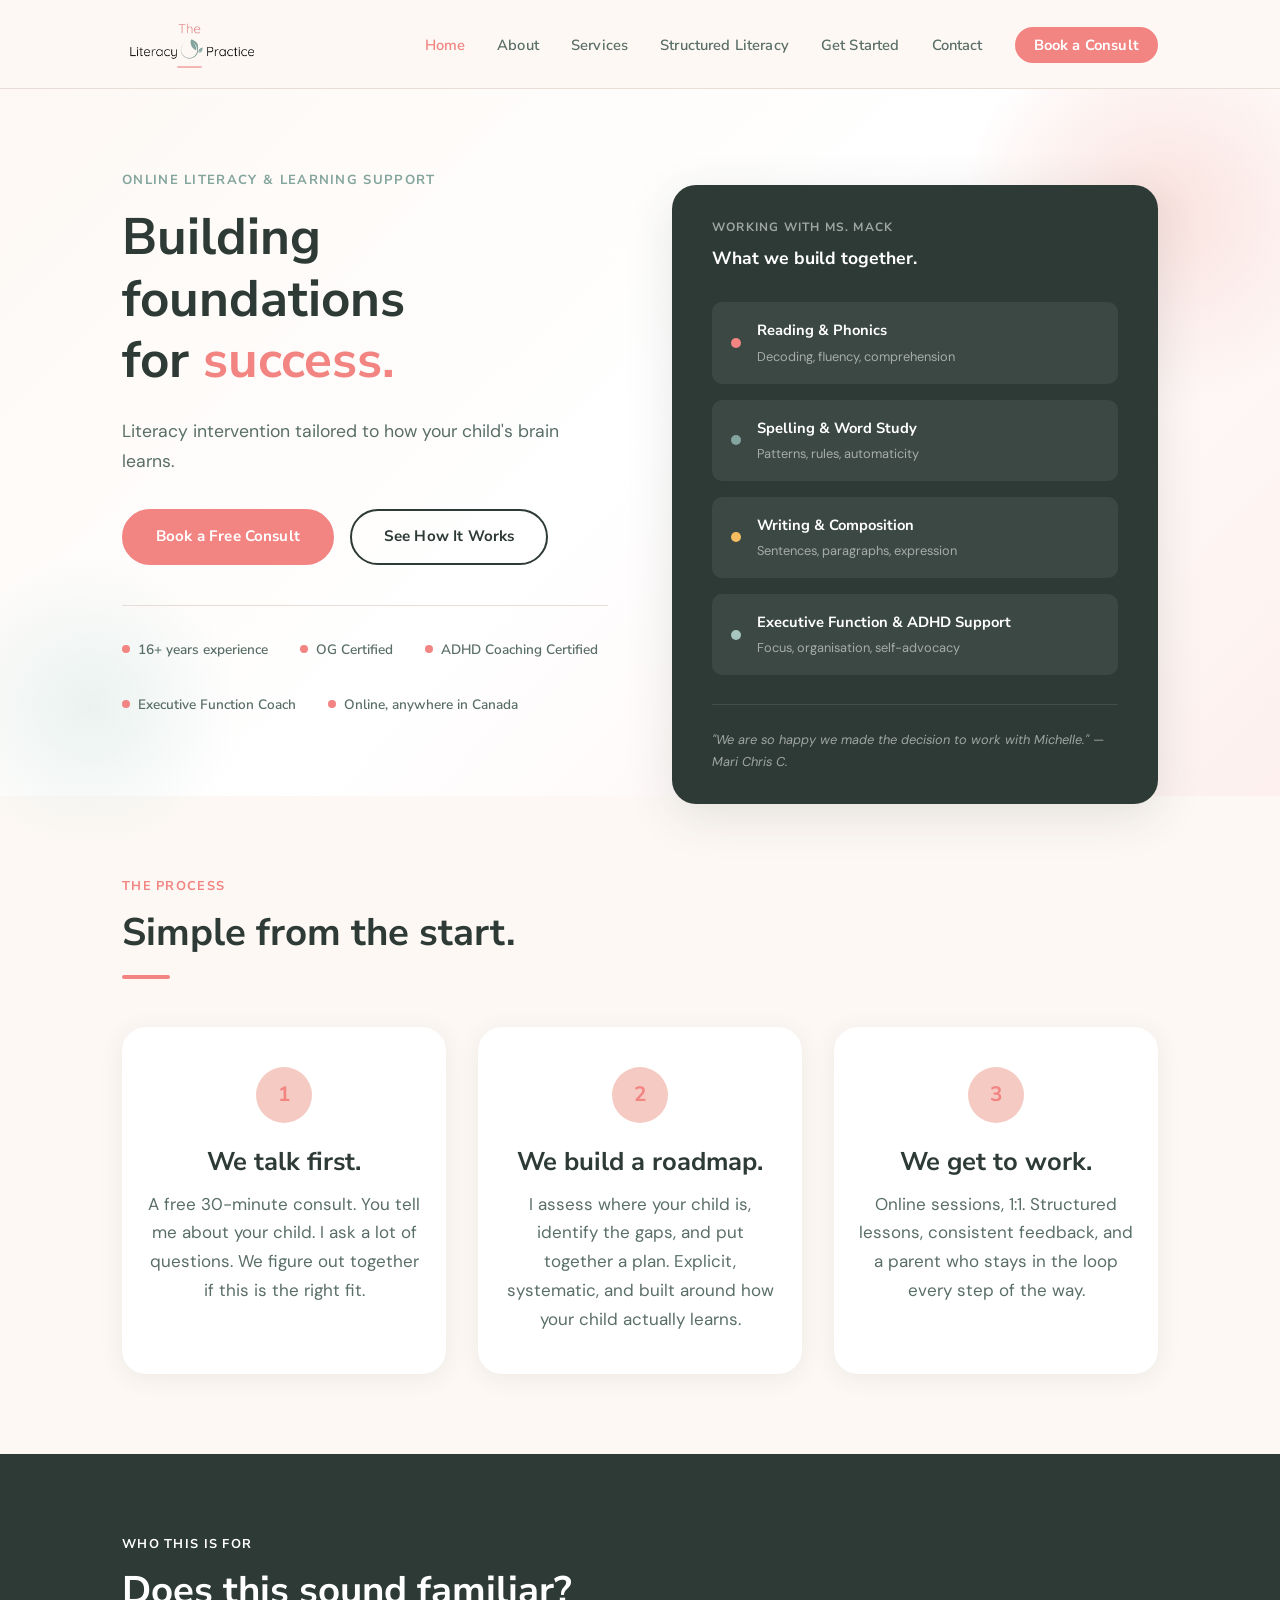
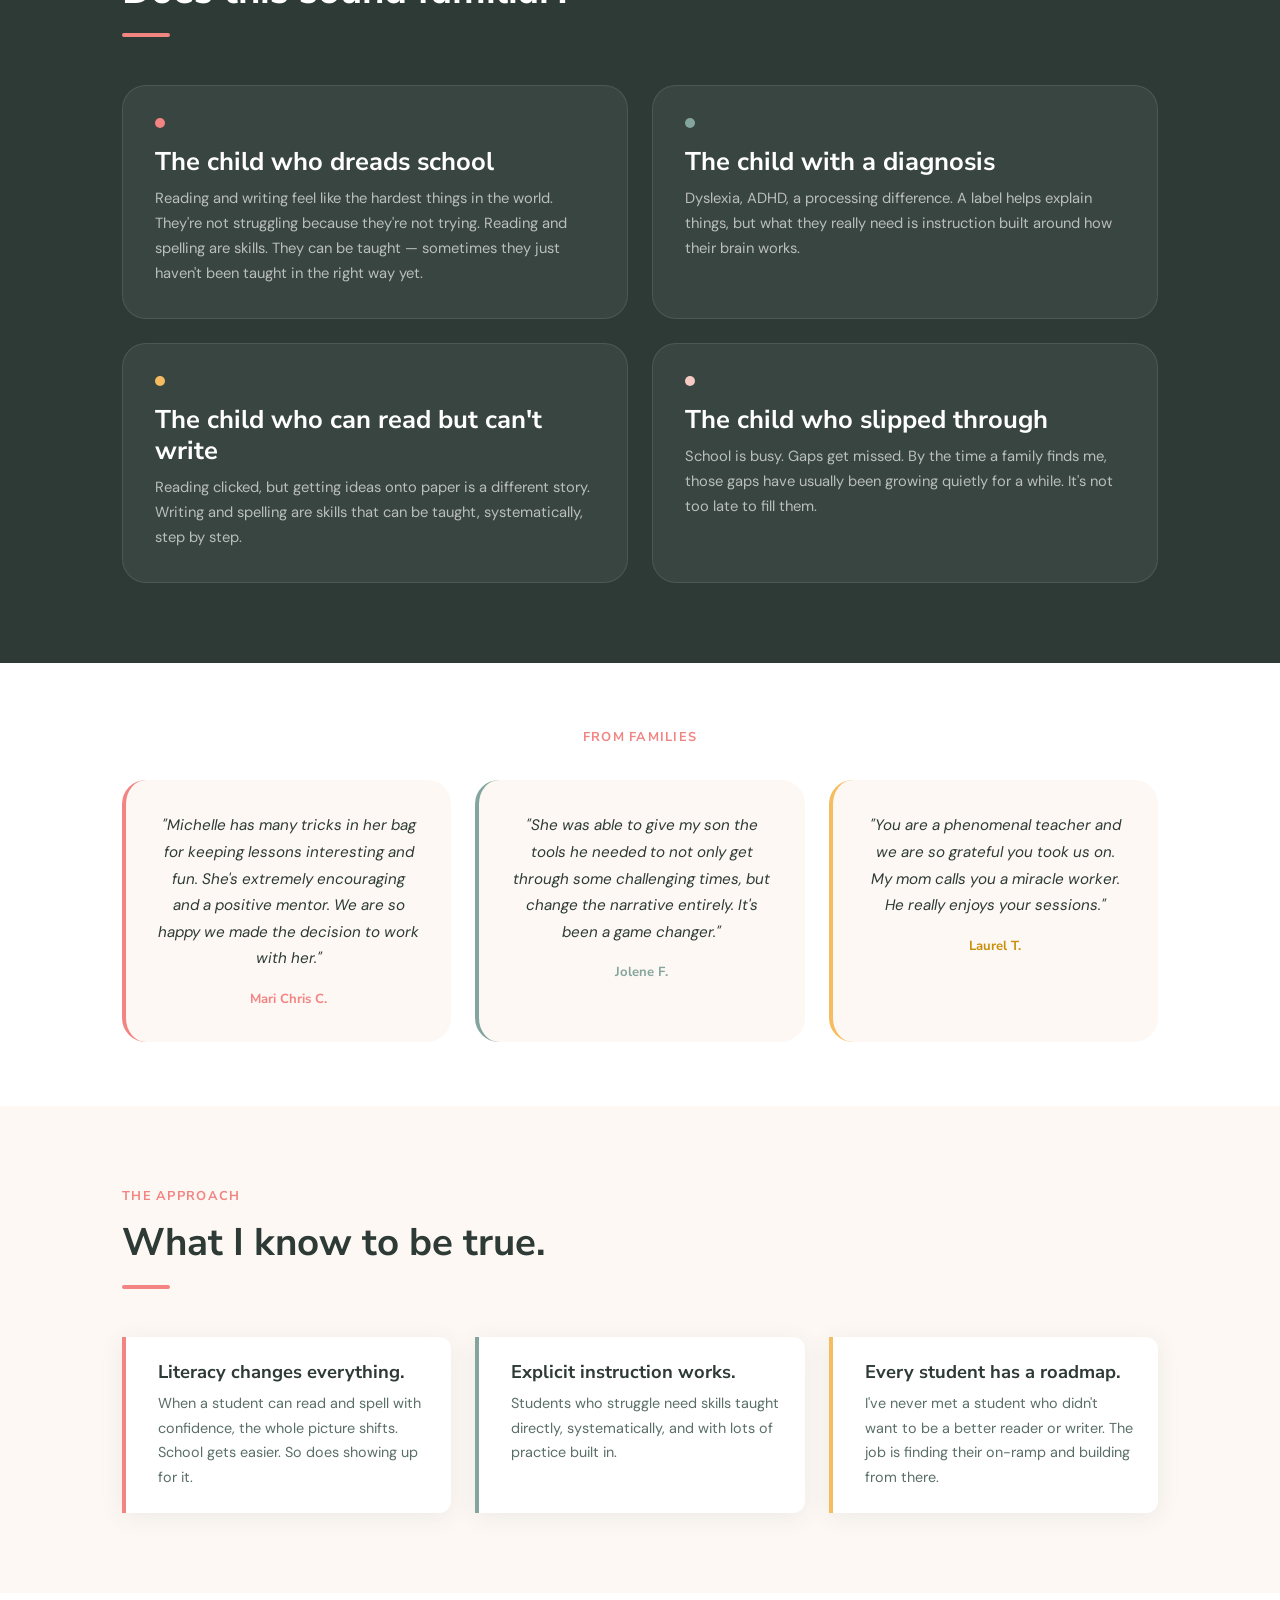
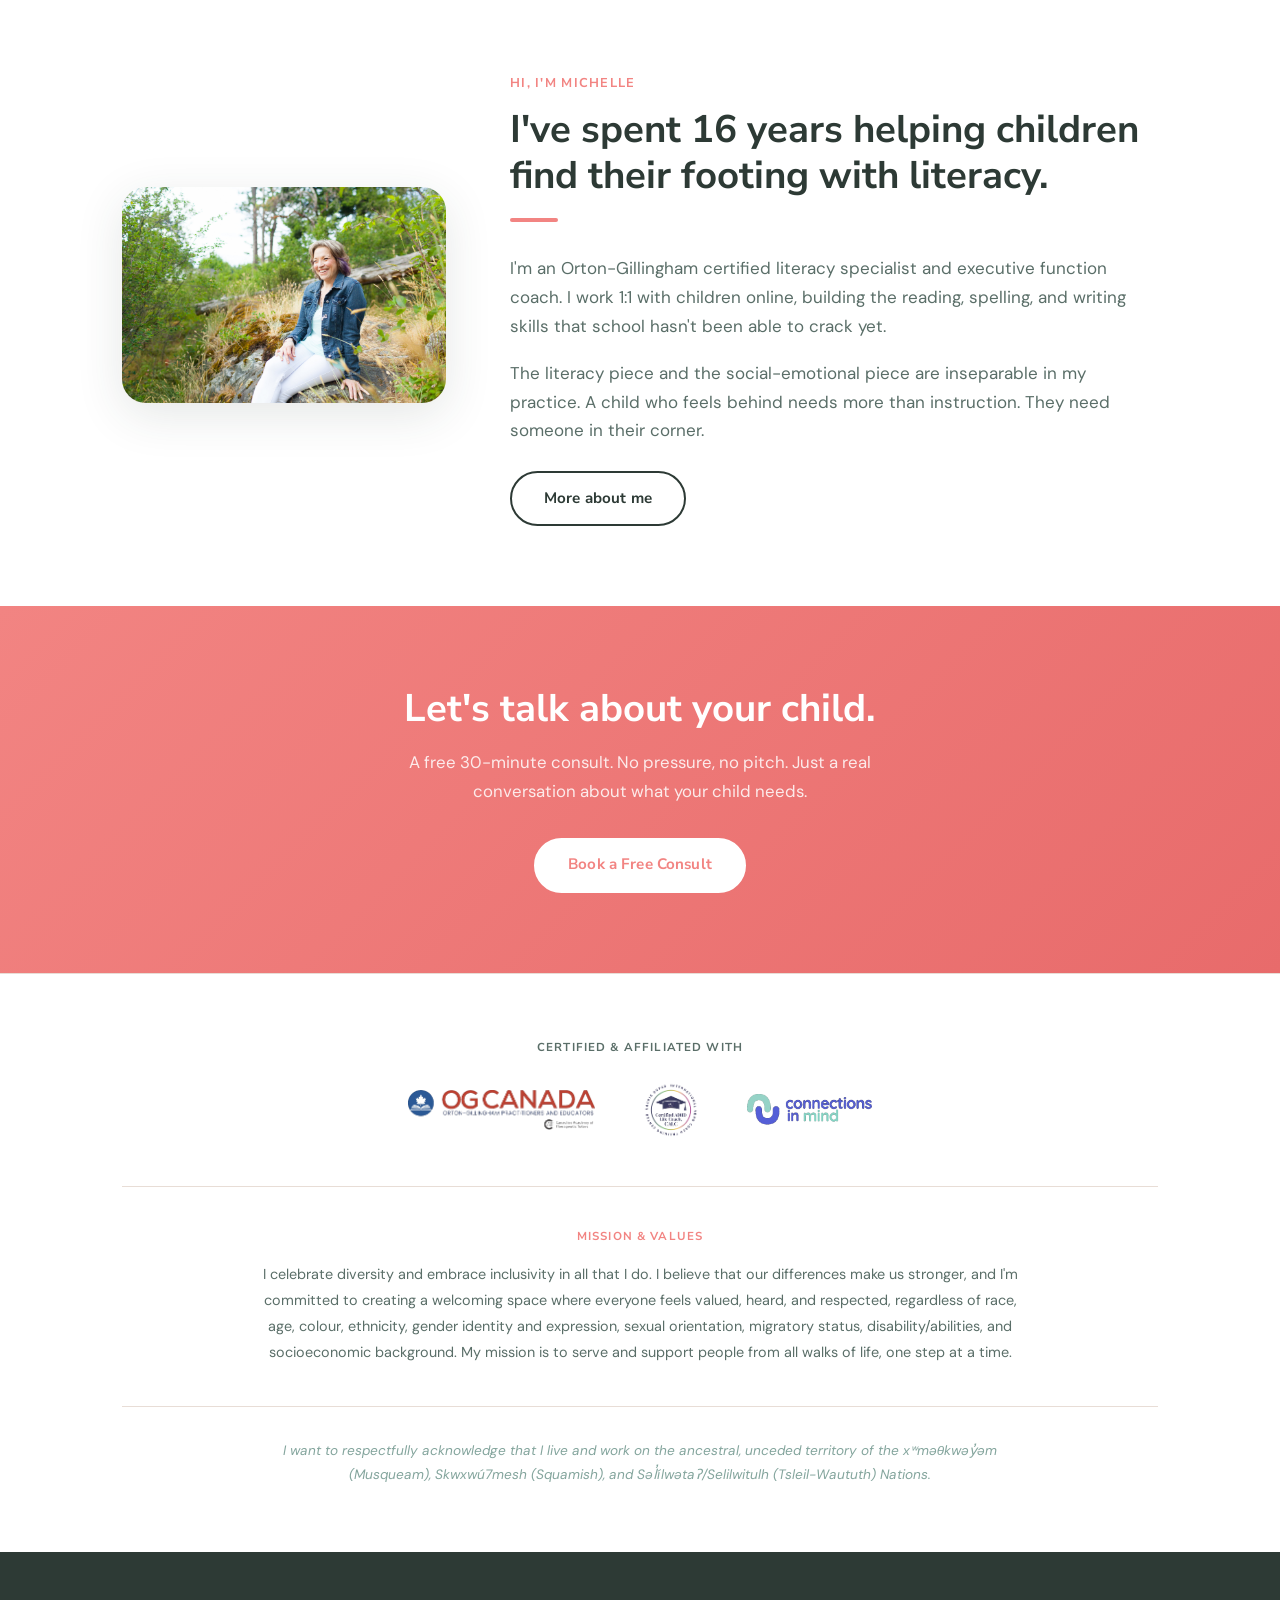
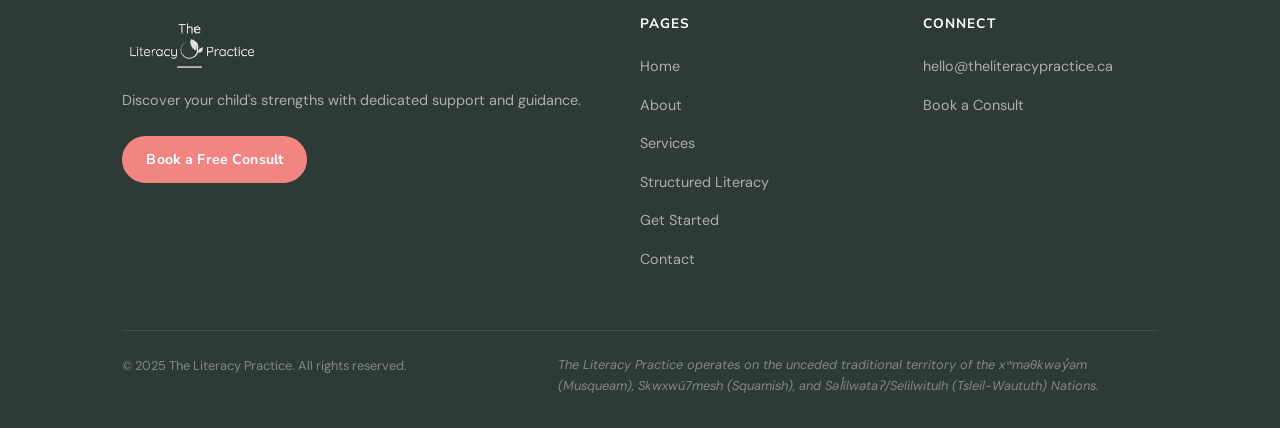
==== index.html @ 4af82215 "Add files via upload" ====
<!DOCTYPE html>
<html lang="en">
<head>
  <meta charset="UTF-8">
  <meta name="viewport" content="width=device-width, initial-scale=1.0">
  <title>The Literacy Practice, Online Literacy &amp; Learning Support</title>
  <meta name="description" content="Explicit, systematic, structured literacy tutoring for students of all ages. Explicit, systematic literacy instruction and ADHD-informed support.">
  <link rel="stylesheet" href="styles.css">
  <style>
    /* ---- Hero ---- */
    .hero {
      padding: 5rem 0 5rem;
      background: linear-gradient(135deg, var(--cream) 0%, #fff 50%, #fdf0ee 100%);
      position: relative;
    }

    .hero::before {
      content: '';
      position: absolute;
      top: -80px; right: -80px;
      width: 400px; height: 400px;
      background: radial-gradient(circle, var(--blush) 0%, transparent 70%);
      opacity: 0.5;
      pointer-events: none;
    }

    .hero::after {
      content: '';
      position: absolute;
      bottom: -60px; left: -60px;
      width: 300px; height: 300px;
      background: radial-gradient(circle, #d6e8e5 0%, transparent 70%);
      opacity: 0.5;
      pointer-events: none;
    }

    .hero-inner {
      display: grid;
      grid-template-columns: 1fr 1fr;
      gap: 4rem;
      align-items: start;
      position: relative;
      z-index: 1;
    }

    .hero-eyebrow {
      font-family: var(--font-head);
      font-size: 0.82rem;
      font-weight: 700;
      letter-spacing: 0.1em;
      text-transform: uppercase;
      color: var(--teal);
      margin-bottom: 1rem;
    }

    .hero h1 { margin-bottom: 1.5rem; }
    .hero h1 span { color: var(--coral); }

    .hero-lead {
      font-size: 1.1rem;
      line-height: 1.75;
      color: var(--text-light);
      margin-bottom: 2rem;
    }

    .hero-actions { display: flex; gap: 1rem; flex-wrap: wrap; align-items: center; }

    .hero-trust {
      margin-top: 2.5rem;
      padding-top: 2rem;
      border-top: 1px solid var(--border);
      display: flex;
      gap: 2rem;
      flex-wrap: wrap;
    }

    .trust-item {
      display: flex;
      align-items: center;
      gap: 0.5rem;
      font-size: 0.85rem;
      font-family: var(--font-head);
      font-weight: 600;
      color: var(--text-light);
    }

    .trust-item .dot {
      width: 8px; height: 8px;
      border-radius: 50%;
      background: var(--coral);
      flex-shrink: 0;
    }

    /* Hero visual */
    .hero-visual {
      position: relative;
      overflow: visible;
    }

    .hero-card-stack {
      position: relative;
    }

    .hcard {
      position: absolute;
      background: white;
      border-radius: var(--radius-lg);
      padding: 1.6rem;
      box-shadow: var(--shadow-lg);
    }

    .hcard-main {
      width: 100%;
      top: 0; left: 0;
      background: var(--dark-green);
      color: white;
      padding: 2rem;
    }

    .hcard-main h3 {
      color: white;
      font-size: 1.1rem;
      margin-bottom: 0.5rem;
    }

    .hcard-main p { color: rgba(255,255,255,0.7); font-size: 0.9rem; margin: 0; }

    .hcard-main .progress-bars { margin-top: 1.5rem; }
    .progress-item { margin-bottom: 1rem; }
    .progress-label {
      display: flex;
      justify-content: space-between;
      font-size: 0.8rem;
      color: rgba(255,255,255,0.7);
      margin-bottom: 0.4rem;
      font-family: var(--font-head);
    }
    .progress-bar {
      height: 6px;
      background: rgba(255,255,255,0.15);
      border-radius: 3px;
      overflow: hidden;
    }
    .progress-fill {
      height: 100%;
      border-radius: 3px;
      animation: fillBar 1.5s ease forwards;
    }
    @keyframes fillBar { from { width: 0; } }
    .fill-coral  { background: var(--coral); }
    .fill-teal   { background: var(--teal); }
    .fill-amber  { background: var(--amber); }

    .hcard-quote {
      width: 75%;
      bottom: 60px; right: -20px;
      background: var(--blush);
    }

    .hcard-quote p {
      font-size: 0.88rem;
      font-style: italic;
      color: var(--dark-green);
      margin-bottom: 0.5rem;
      line-height: 1.6;
    }

    .hcard-quote .attr {
      font-family: var(--font-head);
      font-size: 0.78rem;
      font-weight: 700;
      color: var(--coral);
      margin: 0;
    }

    .hcard-stat {
      width: 44%;
      bottom: 0; left: 20px;
      text-align: center;
    }

    .hcard-stat .big-num {
      font-family: var(--font-head);
      font-size: 2.5rem;
      font-weight: 700;
      color: var(--coral);
      line-height: 1;
    }

    .hcard-stat p { font-size: 0.82rem; color: var(--text-light); margin: 0.3rem 0 0; }

    /* ---- How it works ---- */
    .how-grid {
      display: grid;
      grid-template-columns: repeat(3, 1fr);
      gap: 2rem;
      margin-top: 3rem;
    }

    .how-item {
      text-align: center;
      padding: 2.5rem 1.5rem;
    }

    .how-num {
      width: 56px; height: 56px;
      border-radius: 50%;
      background: var(--blush);
      color: var(--coral);
      font-family: var(--font-head);
      font-weight: 700;
      font-size: 1.3rem;
      display: flex;
      align-items: center;
      justify-content: center;
      margin: 0 auto 1.5rem;
    }

    .how-item h3 { margin-bottom: 0.75rem; }

    /* ---- Who I work with ---- */
    .who-section { background: var(--dark-green); }
    .who-section h2, .who-section .section-label { color: white; }
    .who-section .divider { background: var(--coral); }

    .who-grid {
      display: grid;
      grid-template-columns: repeat(2, 1fr);
      gap: 1.5rem;
      margin-top: 3rem;
    }

    .who-card {
      background: rgba(255,255,255,0.06);
      border: 1px solid rgba(255,255,255,0.1);
      border-radius: var(--radius-lg);
      padding: 2rem;
      transition: background 0.2s;
    }

    .who-card:hover { background: rgba(255,255,255,0.1); }

    .who-card .icon {
      font-size: 2rem;
      margin-bottom: 1rem;
    }

    .who-card h3 { color: white; margin-bottom: 0.5rem; }
    .who-card p  { color: rgba(255,255,255,0.65); font-size: 0.92rem; margin: 0; }

    /* ---- Testimonial strip ---- */
    .testimonial-strip {
      background: white;
      padding: 4rem 0;
      text-align: center;
    }

    .testimonial-quote {
      font-size: clamp(1.1rem, 2.5vw, 1.5rem);
      font-family: var(--font-head);
      font-weight: 500;
      color: var(--dark-green);
      font-style: italic;
      max-width: 760px;
      margin: 0 auto 1.5rem;
      line-height: 1.6;
    }

    .testimonial-attr {
      font-size: 0.9rem;
      font-family: var(--font-head);
      font-weight: 700;
      color: var(--coral);
    }

    /* ---- What I believe ---- */
    .belief-grid {
      display: grid;
      grid-template-columns: repeat(3, 1fr);
      gap: 1.5rem;
      margin-top: 3rem;
    }

    .belief-card {
      border-left: 4px solid var(--coral);
      padding: 1.5rem 1.5rem 1.5rem 2rem;
      background: white;
      border-radius: 0 var(--radius) var(--radius) 0;
      box-shadow: var(--shadow);
    }

    .belief-card:nth-child(2) { border-color: var(--teal); }
    .belief-card:nth-child(3) { border-color: var(--amber); }

    .belief-card h4 { margin-bottom: 0.5rem; }
    .belief-card p  { font-size: 0.9rem; margin: 0; }

    /* ---- CTA Banner ---- */
    .cta-banner {
      background: linear-gradient(135deg, var(--coral), #e86b6b);
      padding: 5rem 0;
      text-align: center;
    }

    .cta-banner h2 { color: white; margin-bottom: 1rem; }
    .cta-banner p  { color: rgba(255,255,255,0.85); font-size: 1.05rem; margin-bottom: 2rem; max-width: 540px; margin-left: auto; margin-right: auto; }
    .cta-banner .btn { background: white; color: var(--coral); border-color: white; }
    .cta-banner .btn:hover { background: var(--dark-green); color: white; border-color: var(--dark-green); }


    /* ---- Testimonials ---- */
    .testi-grid {
      display: grid;
      grid-template-columns: repeat(3, 1fr);
      gap: 1.5rem;
      margin-top: 2rem;
    }

    .testi-card {
      background: var(--cream);
      border-radius: var(--radius-lg);
      padding: 2rem;
      border-left: 4px solid var(--coral);
    }

    .testi-card:nth-child(2) { border-color: var(--teal); }
    .testi-card:nth-child(3) { border-color: var(--amber); }

    .testi-quote {
      font-style: italic;
      font-size: 0.95rem;
      color: var(--dark-green);
      line-height: 1.75;
      margin-bottom: 1rem;
    }

    .testi-attr {
      font-family: var(--font-head);
      font-size: 0.82rem;
      font-weight: 700;
      color: var(--coral);
      margin: 0;
    }

    .testi-card:nth-child(2) .testi-attr { color: var(--teal); }
    .testi-card:nth-child(3) .testi-attr { color: #c8900a; }

    @media (max-width: 900px) {
      .testi-grid { grid-template-columns: 1fr; }
    }

    @media (max-width: 900px) {
      .hero-inner     { grid-template-columns: 1fr; }
      .hero-visual    { display: none; }
      .how-grid       { grid-template-columns: 1fr; }
      .who-grid       { grid-template-columns: 1fr; }
      .belief-grid    { grid-template-columns: 1fr; }
    }
  </style>
</head>
<body>

<div id="nav-placeholder"></div>

<!-- HERO -->
<section class="hero">
  <div class="container">
    <div class="hero-inner">
      <div class="hero-content">
        <p class="hero-eyebrow">Online Literacy &amp; Learning Support</p>
        <h1>Building foundations<br>for <span>success.</span></h1>
        <p class="hero-lead">
          Literacy intervention tailored to how your child's brain learns.
        </p>
        <div class="hero-actions">
          <a href="https://koalendar.com/e/free-30-minute-parent-consultation" target="_blank" class="btn btn-primary">Book a Free Consult</a>
          <a href="services.html" class="btn btn-secondary">See How It Works</a>
        </div>
        <div class="hero-trust">
          <div class="trust-item"><span class="dot"></span> 16+ years experience</div>
          <div class="trust-item"><span class="dot"></span> OG Certified</div>
          <div class="trust-item"><span class="dot"></span> ADHD Coaching Certified</div>
          <div class="trust-item"><span class="dot"></span> Executive Function Coach</div>
          <div class="trust-item"><span class="dot"></span> Online, anywhere in Canada</div>
        </div>
      </div>
      <div class="hero-visual">
        <div class="hcard" style="background:var(--dark-green);padding:2rem 2.5rem;width:100%;margin-top:1rem;">
          <p style="color:rgba(255,255,255,0.55);font-size:0.75rem;font-family:var(--font-head);font-weight:700;letter-spacing:0.1em;text-transform:uppercase;margin-bottom:0.4rem;">Working with Ms. Mack</p>
          <p style="color:white;font-size:1.1rem;font-family:var(--font-head);font-weight:700;margin-bottom:1.8rem;">What we build together.</p>
          <div style="display:flex;flex-direction:column;gap:1rem;">
            <div style="display:flex;align-items:center;gap:1rem;padding:1rem 1.2rem;background:rgba(255,255,255,0.07);border-radius:10px;">
              <span style="width:10px;height:10px;border-radius:50%;background:var(--coral);flex-shrink:0;"></span>
              <div>
                <p style="color:white;font-family:var(--font-head);font-weight:700;font-size:0.92rem;margin:0 0 0.15rem;">Reading &amp; Phonics</p>
                <p style="color:rgba(255,255,255,0.55);font-size:0.8rem;margin:0;">Decoding, fluency, comprehension</p>
              </div>
            </div>
            <div style="display:flex;align-items:center;gap:1rem;padding:1rem 1.2rem;background:rgba(255,255,255,0.07);border-radius:10px;">
              <span style="width:10px;height:10px;border-radius:50%;background:var(--teal);flex-shrink:0;"></span>
              <div>
                <p style="color:white;font-family:var(--font-head);font-weight:700;font-size:0.92rem;margin:0 0 0.15rem;">Spelling &amp; Word Study</p>
                <p style="color:rgba(255,255,255,0.55);font-size:0.8rem;margin:0;">Patterns, rules, automaticity</p>
              </div>
            </div>
            <div style="display:flex;align-items:center;gap:1rem;padding:1rem 1.2rem;background:rgba(255,255,255,0.07);border-radius:10px;">
              <span style="width:10px;height:10px;border-radius:50%;background:var(--amber);flex-shrink:0;"></span>
              <div>
                <p style="color:white;font-family:var(--font-head);font-weight:700;font-size:0.92rem;margin:0 0 0.15rem;">Writing &amp; Composition</p>
                <p style="color:rgba(255,255,255,0.55);font-size:0.8rem;margin:0;">Sentences, paragraphs, expression</p>
              </div>
            </div>
            <div style="display:flex;align-items:center;gap:1rem;padding:1rem 1.2rem;background:rgba(255,255,255,0.07);border-radius:10px;">
              <span style="width:10px;height:10px;border-radius:50%;background:#a8c5bf;flex-shrink:0;"></span>
              <div>
                <p style="color:white;font-family:var(--font-head);font-weight:700;font-size:0.92rem;margin:0 0 0.15rem;">Executive Function &amp; ADHD Support</p>
                <p style="color:rgba(255,255,255,0.55);font-size:0.8rem;margin:0;">Focus, organisation, self-advocacy</p>
              </div>
            </div>
          </div>
          <div style="margin-top:1.8rem;padding-top:1.5rem;border-top:1px solid rgba(255,255,255,0.1);">
            <p style="color:rgba(255,255,255,0.55);font-size:0.8rem;font-style:italic;margin:0;">"We are so happy we made the decision to work with Michelle." — Mari Chris C.</p>
          </div>
        </div>
      </div>
    </div>
  </div>
</section>

<!-- HOW IT WORKS -->
<section>
  <div class="container">
    <p class="section-label">The Process</p>
    <h2>Simple from the start.</h2>
    <div class="divider"></div>
    <div class="how-grid">
      <div class="how-item card">
        <div class="how-num">1</div>
        <h3>We talk first.</h3>
        <p>A free 30-minute consult. You tell me about your child. I ask a lot of questions. We figure out together if this is the right fit.</p>
      </div>
      <div class="how-item card">
        <div class="how-num">2</div>
        <h3>We build a roadmap.</h3>
        <p>I assess where your child is, identify the gaps, and put together a plan. Explicit, systematic, and built around how your child actually learns.</p>
      </div>
      <div class="how-item card">
        <div class="how-num">3</div>
        <h3>We get to work.</h3>
        <p>Online sessions, 1:1. Structured lessons, consistent feedback, and a parent who stays in the loop every step of the way.</p>
      </div>
    </div>
  </div>
</section>

<!-- WHO I WORK WITH -->
<section class="who-section">
  <div class="container">
    <p class="section-label">Who This Is For</p>
    <h2>Does this sound familiar?</h2>
    <div class="divider"></div>
    <div class="who-grid">
      <div class="who-card">
        <div class="who-marker marker-1"></div>
        <h3>The child who dreads school</h3>
        <p>Reading and writing feel like the hardest things in the world. They're not struggling because they're not trying. Reading and spelling are skills. They can be taught — sometimes they just haven't been taught in the right way yet.</p>
      </div>
      <div class="who-card">
        <div class="who-marker marker-2"></div>
        <h3>The child with a diagnosis</h3>
        <p>Dyslexia, ADHD, a processing difference. A label helps explain things, but what they really need is instruction built around how their brain works.</p>
      </div>
      <div class="who-card">
        <div class="who-marker marker-3"></div>
        <h3>The child who can read but can't write</h3>
        <p>Reading clicked, but getting ideas onto paper is a different story. Writing and spelling are skills that can be taught, systematically, step by step.</p>
      </div>
      <div class="who-card">
        <div class="who-marker marker-4"></div>
        <h3>The child who slipped through</h3>
        <p>School is busy. Gaps get missed. By the time a family finds me, those gaps have usually been growing quietly for a while. It's not too late to fill them.</p>
      </div>
    </div>
  </div>
</section>

<!-- TESTIMONIALS -->
<section class="testimonial-strip">
  <div class="container">
    <p class="section-label" style="text-align:center;">From Families</p>
    <div class="testi-grid">
      <div class="testi-card">
        <p class="testi-quote">"Michelle has many tricks in her bag for keeping lessons interesting and fun. She's extremely encouraging and a positive mentor. We are so happy we made the decision to work with her."</p>
        <p class="testi-attr">Mari Chris C.</p>
      </div>
      <div class="testi-card">
        <p class="testi-quote">"She was able to give my son the tools he needed to not only get through some challenging times, but change the narrative entirely. It's been a game changer."</p>
        <p class="testi-attr">Jolene F.</p>
      </div>
      <div class="testi-card">
        <p class="testi-quote">"You are a phenomenal teacher and we are so grateful you took us on. My mom calls you a miracle worker. He really enjoys your sessions."</p>
        <p class="testi-attr">Laurel T.</p>
      </div>
    </div>
  </div>
</section>

<!-- WHAT I BELIEVE -->
<section style="background:var(--cream);">
  <div class="container">
    <p class="section-label">The Approach</p>
    <h2>What I know to be true.</h2>
    <div class="divider"></div>
    <div class="belief-grid">
      <div class="belief-card">
        <h4>Literacy changes everything.</h4>
        <p>When a student can read and spell with confidence, the whole picture shifts. School gets easier. So does showing up for it.</p>
      </div>
      <div class="belief-card">
        <h4>Explicit instruction works.</h4>
        <p>Students who struggle need skills taught directly, systematically, and with lots of practice built in.</p>
      </div>
      <div class="belief-card">
        <h4>Every student has a roadmap.</h4>
        <p>I've never met a student who didn't want to be a better reader or writer. The job is finding their on-ramp and building from there.</p>
      </div>
    </div>
  </div>
</section>

<!-- MICHELLE INTRO -->
<section style="background:white; padding:5rem 0;">
  <div class="container">
    <div style="display:grid;grid-template-columns:1fr 2fr;gap:4rem;align-items:center;">
      <div style="text-align:center;">
        <img src="michelle2.jpg" alt="Michelle McIntosh" style="width:100%;max-width:340px;border-radius:var(--radius-lg);object-fit:cover;box-shadow:var(--shadow-lg);">
      </div>
      <div>
        <p class="section-label">Hi, I'm Michelle</p>
        <h2>I've spent 16 years helping children find their footing with literacy.</h2>
        <div class="divider"></div>
        <p>I'm an Orton-Gillingham certified literacy specialist and executive function coach. I work 1:1 with children online, building the reading, spelling, and writing skills that school hasn't been able to crack yet.</p>
        <p>The literacy piece and the social-emotional piece are inseparable in my practice. A child who feels behind needs more than instruction. They need someone in their corner.</p>
        <a href="about.html" class="btn btn-secondary" style="margin-top:0.5rem;">More about me</a>
      </div>
    </div>
  </div>
</section>

<!-- CTA BANNER -->
<section class="cta-banner">
  <div class="container--narrow">
    <h2>Let's talk about your child.</h2>
    <p>A free 30-minute consult. No pressure, no pitch. Just a real conversation about what your child needs.</p>
    <a href="get-started.html" class="btn">Book a Free Consult</a>
  </div>
</section>

<!-- PRE-FOOTER: Credentials, Mission, Land Acknowledgement -->
<section style="background:white;padding:4rem 0;border-top:1px solid var(--border);">
  <div class="container">

    <!-- Credential logos -->
    <div style="text-align:center;margin-bottom:3rem;">
      <p style="font-family:var(--font-head);font-size:0.72rem;font-weight:700;letter-spacing:0.1em;text-transform:uppercase;color:var(--text-light);margin-bottom:1.5rem;">Certified &amp; affiliated with</p>
      <div style="display:flex;align-items:center;justify-content:center;gap:3rem;flex-wrap:wrap;">
        <img src="logo-og.png" alt="OG Canada" style="height:40px;width:auto;opacity:0.85;">
        <img src="logo-calc.png" alt="Certified ADHD Life Coach, CALC" style="height:56px;width:auto;opacity:0.85;">
        <img src="logo-cim.png" alt="Connections in Mind" style="height:32px;width:auto;opacity:0.85;">
      </div>
    </div>

    <!-- Divider -->
    <div style="border-top:1px solid var(--border);margin-bottom:2.5rem;"></div>

    <!-- Mission & Values -->
    <div style="max-width:780px;margin:0 auto 2.5rem;text-align:center;">
      <p style="font-family:var(--font-head);font-size:0.72rem;font-weight:700;letter-spacing:0.1em;text-transform:uppercase;color:var(--coral);margin-bottom:1rem;">Mission &amp; Values</p>
      <p style="font-size:0.9rem;color:var(--text-light);line-height:1.8;margin:0;">I celebrate diversity and embrace inclusivity in all that I do. I believe that our differences make us stronger, and I'm committed to creating a welcoming space where everyone feels valued, heard, and respected, regardless of race, age, colour, ethnicity, gender identity and expression, sexual orientation, migratory status, disability/abilities, and socioeconomic background. My mission is to serve and support people from all walks of life, one step at a time.</p>
    </div>

    <!-- Divider -->
    <div style="border-top:1px solid var(--border);margin-bottom:2rem;"></div>

    <!-- Land Acknowledgement -->
    <div style="max-width:780px;margin:0 auto;text-align:center;">
      <p style="font-size:0.85rem;color:var(--teal);font-style:italic;line-height:1.8;margin:0;">I want to respectfully acknowledge that I live and work on the ancestral, unceded territory of the xʷməθkwəy̓əm (Musqueam), Skwxwú7mesh (Squamish), and Səl̓ílwətaʔ/Selilwitulh (Tsleil-Waututh) Nations.</p>
    </div>

  </div>
</section>
<div id="footer-placeholder"></div>

<script>
// =============================================
// THE LITERACY PRACTICE - Shared Components
// =============================================

function getNavHTML(activePage) {
  const pages = [
    { href: 'index.html',               label: 'Home' },
    { href: 'about.html',               label: 'About' },
    { href: 'services.html',            label: 'Services' },
    { href: 'structured-literacy.html', label: 'Structured Literacy' },
    { href: 'get-started.html',         label: 'Get Started' },
    { href: 'contact.html',             label: 'Contact' },
  ];

  const links = pages.map(p => {
    const active = p.label === activePage ? ' class="active"' : '';
    return `<li><a href="${p.href}"${active}>${p.label}</a></li>`;
  }).join('');

  return `
  <nav>
    <div class="nav-inner">
      <a href="index.html" class="nav-logo"><img src="logo.png" alt="The Literacy Practice" style="height:56px;width:auto;"></a>
      <ul class="nav-links" id="navLinks">
        ${links}
        <li><a href="https://koalendar.com/e/free-30-minute-parent-consultation" target="_blank" class="nav-cta">Book a Consult</a></li>
      </ul>
      <button class="nav-toggle" id="navToggle" aria-label="Toggle menu">
        <span></span><span></span><span></span>
      </button>
    </div>
  </nav>`;
}

function getFooterHTML() {
  return `
  <footer>
    <div class="container">
      <div class="footer-grid">
                                <div class="footer-brand">
          <a href="index.html" class="nav-logo"><img src="logo.png" alt="The Literacy Practice" style="height:56px;width:auto;filter:brightness(0) invert(1);opacity:0.85;"></a>
          <p style="margin-top:1rem;margin-bottom:1.5rem;">Discover your child's strengths with dedicated support and guidance.</p>
          <a href="https://koalendar.com/e/free-30-minute-parent-consultation" target="_blank" class="btn btn-primary" style="font-size:0.88rem;padding:0.6rem 1.4rem;">Book a Free Consult</a>
        </div>
        <div class="footer-col">
          <h4>Pages</h4>
          <ul>
            <li><a href="index.html">Home</a></li>
            <li><a href="about.html">About</a></li>
            <li><a href="services.html">Services</a></li>
            <li><a href="structured-literacy.html">Structured Literacy</a></li>
            <li><a href="get-started.html">Get Started</a></li>
            <li><a href="contact.html">Contact</a></li>
          </ul>
        </div>
        <div class="footer-col">
          <h4>Connect</h4>
          <ul>
            <li><a href="mailto:hello@theliteracypractice.ca">hello@theliteracypractice.ca</a></li>
            <li><a href="get-started.html">Book a Consult</a></li>
          </ul>
        </div>
      </div>
                  <div class="footer-bottom">
        <p>© 2025 The Literacy Practice. All rights reserved.</p>
        <p class="land-ack">The Literacy Practice operates on the unceded traditional territory of the xʷməθkwəy̓əm (Musqueam), Skwxwú7mesh (Squamish), and Səl̓ílwətaʔ/Selilwitulh (Tsleil-Waututh) Nations.</p>
      </div>
    </div>
  </footer>`;
}

function initNav() {
  const toggle = document.getElementById('navToggle');
  const links  = document.getElementById('navLinks');
  if (toggle && links) {
    toggle.addEventListener('click', () => links.classList.toggle('open'));
  }
}

document.addEventListener('DOMContentLoaded', initNav);

</script>
<script>
  document.getElementById('nav-placeholder').innerHTML = getNavHTML('Home');
  document.getElementById('footer-placeholder').innerHTML = getFooterHTML();
  // Re-run initNav after injection so toggle is in the DOM
  const toggle = document.getElementById('navToggle');
  const links  = document.getElementById('navLinks');
  if (toggle && links) {
    ['click','touchend'].forEach(evt => {
      toggle.addEventListener(evt, (e) => {
        e.preventDefault();
        links.classList.toggle('open');
      });
    });
  }
</script>
</body>
</html>
---- styles.css ----
/* =============================================
   THE LITERACY PRACTICE — Global Styles
   ============================================= */

@import url('https://fonts.googleapis.com/css2?family=Nunito+Sans:wght@400;600;700;800&family=DM+Sans:ital,wght@0,300;0,400;0,500;1,300;1,400&display=swap');

:root {
  --coral:      #f28482;
  --teal:       #84a59d;
  --amber:      #f6bd60;
  --blush:      #f5cac3;
  --dark-green: #2d3a35;
  --cream:      #fdf8f4;
  --white:      #ffffff;
  --text:       #2d3a35;
  --text-light: #5a6e68;
  --border:     #e8ddd6;

  --font-head: 'Nunito Sans', sans-serif;
  --font-body: 'DM Sans', sans-serif;

  --radius:    12px;
  --radius-lg: 24px;
  --shadow:    0 4px 24px rgba(45,58,53,0.08);
  --shadow-lg: 0 12px 48px rgba(45,58,53,0.12);
}

*, *::before, *::after { box-sizing: border-box; margin: 0; padding: 0; }

html { scroll-behavior: smooth; }

body {
  font-family: var(--font-body);
  background: var(--cream);
  color: var(--text);
  line-height: 1.7;
  font-size: 17px;
}

/* ---- Typography ---- */
h1, h2, h3, h4, h5 {
  font-family: var(--font-head);
  font-weight: 700;
  line-height: 1.2;
  color: var(--dark-green);
}

h1 { font-size: clamp(2rem, 5vw, 3.2rem); }
h2 { font-size: clamp(1.6rem, 3.5vw, 2.4rem); }
h3 { font-size: clamp(1.2rem, 2.5vw, 1.6rem); }
h4 { font-size: 1.15rem; }

p { margin-bottom: 1.1rem; color: var(--text-light); }
p:last-child { margin-bottom: 0; }

a { color: var(--coral); text-decoration: none; transition: color 0.2s; }
a:hover { color: var(--dark-green); }

strong { color: var(--dark-green); font-weight: 600; }

/* ---- Layout ---- */
.container {
  max-width: 1100px;
  margin: 0 auto;
  padding: 0 2rem;
}

.container--narrow {
  max-width: 740px;
  margin: 0 auto;
  padding: 0 2rem;
}

section { padding: 5rem 0; }

/* ---- Nav ---- */
nav {
  position: sticky;
  top: 0;
  z-index: 100;
  background: rgba(253, 248, 244, 0.96);
  backdrop-filter: blur(8px);
  border-bottom: 1px solid var(--border);
  padding: 1rem 0;
}

.nav-inner {
  display: flex;
  align-items: center;
  justify-content: space-between;
  max-width: 1100px;
  margin: 0 auto;
  padding: 0 2rem;
}

.nav-logo {
  font-family: var(--font-head);
  font-weight: 700;
  font-size: 1.15rem;
  color: var(--dark-green);
  text-decoration: none;
  display: flex;
  align-items: center;
  gap: 0.6rem;
}

.nav-logo .sprout {
  width: 36px;
  height: 36px;
  background: var(--coral);
  border-radius: 50%;
  display: flex;
  align-items: center;
  justify-content: center;
  color: white;
  font-size: 0.65rem;
  font-weight: 700;
  letter-spacing: 0.03em;
  font-family: var(--font-head);
}

.nav-links {
  display: flex;
  gap: 2rem;
  list-style: none;
}

.nav-links a {
  font-family: var(--font-head);
  font-weight: 600;
  font-size: 0.92rem;
  color: var(--text-light);
  text-decoration: none;
  transition: color 0.2s;
  letter-spacing: 0.01em;
}

.nav-links a:hover,
.nav-links a.active { color: var(--coral); }

.nav-cta {
  background: var(--coral);
  color: white !important;
  padding: 0.5rem 1.2rem;
  border-radius: 50px;
  font-weight: 700 !important;
}

.nav-cta:hover { background: var(--dark-green); color: white !important; }

.nav-toggle {
  display: none;
  background: none;
  border: none;
  cursor: pointer;
  padding: 0.5rem;
  flex-direction: column;
  gap: 5px;
}

.nav-toggle span {
  display: block;
  width: 24px;
  height: 2px;
  background: var(--dark-green);
  border-radius: 2px;
  transition: all 0.3s;
}

/* ---- Buttons ---- */
.btn {
  display: inline-block;
  font-family: var(--font-head);
  font-weight: 700;
  font-size: 0.95rem;
  padding: 0.8rem 2rem;
  border-radius: 50px;
  cursor: pointer;
  border: 2px solid transparent;
  transition: all 0.2s;
  letter-spacing: 0.01em;
  text-decoration: none;
}

.btn-primary {
  background: var(--coral);
  color: white;
  border-color: var(--coral);
}
.btn-primary:hover {
  background: var(--dark-green);
  border-color: var(--dark-green);
  color: white;
}

.btn-secondary {
  background: transparent;
  color: var(--dark-green);
  border-color: var(--dark-green);
}
.btn-secondary:hover {
  background: var(--dark-green);
  color: white;
}

.btn-teal {
  background: var(--teal);
  color: white;
  border-color: var(--teal);
}
.btn-teal:hover {
  background: var(--dark-green);
  border-color: var(--dark-green);
  color: white;
}

/* ---- Cards ---- */
.card {
  background: white;
  border-radius: var(--radius-lg);
  padding: 2rem;
  box-shadow: var(--shadow);
  transition: transform 0.2s, box-shadow 0.2s;
}

.card:hover {
  transform: translateY(-4px);
  box-shadow: var(--shadow-lg);
}

/* ---- Tags / Chips ---- */
.chip {
  display: inline-block;
  font-family: var(--font-head);
  font-size: 0.78rem;
  font-weight: 700;
  letter-spacing: 0.06em;
  text-transform: uppercase;
  padding: 0.35rem 1rem;
  border-radius: 50px;
  margin-bottom: 1rem;
}

.chip-coral  { background: var(--blush);  color: var(--coral); }
.chip-teal   { background: #d6e8e5;       color: var(--teal); }
.chip-amber  { background: #fef3d8;       color: #b8860b; }
.chip-green  { background: #d6e0dd;       color: var(--dark-green); }

/* ---- Section titles ---- */
.section-label {
  font-family: var(--font-head);
  font-size: 0.8rem;
  font-weight: 700;
  letter-spacing: 0.1em;
  text-transform: uppercase;
  color: var(--coral);
  margin-bottom: 0.75rem;
}

/* ---- Divider ---- */
.divider {
  width: 48px;
  height: 4px;
  background: var(--coral);
  border-radius: 4px;
  margin: 1.2rem 0 2rem;
}

.divider-center { margin: 1.2rem auto 2rem; }

/* ---- Footer ---- */
footer {
  background: var(--dark-green);
  color: rgba(255,255,255,0.7);
  padding: 4rem 0 2rem;
}

.footer-grid {
  display: grid;
  grid-template-columns: 2fr 1fr 1fr;
  gap: 3rem;
  margin-bottom: 3rem;
}

.footer-brand .nav-logo { color: white; margin-bottom: 1rem; }
.footer-brand .nav-logo .sprout { background: var(--coral); }
.footer-brand p { color: rgba(255,255,255,0.6); font-size: 0.9rem; line-height: 1.7; }

.footer-col h4 {
  font-family: var(--font-head);
  font-size: 0.85rem;
  letter-spacing: 0.08em;
  text-transform: uppercase;
  color: white;
  margin-bottom: 1.2rem;
}

.footer-col ul { list-style: none; }
.footer-col ul li { margin-bottom: 0.6rem; }
.footer-col ul li a { color: rgba(255,255,255,0.6); font-size: 0.9rem; transition: color 0.2s; }
.footer-col ul li a:hover { color: var(--coral); }

.footer-bottom {
  border-top: 1px solid rgba(255,255,255,0.1);
  padding-top: 1.5rem;
  display: flex;
  flex-wrap: wrap;
  gap: 1rem;
  justify-content: space-between;
  align-items: flex-start;
}

.footer-bottom p {
  color: rgba(255,255,255,0.4);
  font-size: 0.8rem;
  margin: 0;
}

.land-ack {
  font-size: 0.78rem;
  color: rgba(255,255,255,0.4);
  font-style: italic;
  max-width: 600px;
  line-height: 1.6;
}

/* ---- Responsive ---- */
@media (max-width: 768px) {
  section { padding: 3.5rem 0; }

  .nav-links { display: none; flex-direction: column; gap: 0; }
  .nav-links.open {
    display: flex;
    position: absolute;
    top: 100%;
    left: 0; right: 0;
    background: var(--cream);
    border-bottom: 1px solid var(--border);
    padding: 1rem 2rem 1.5rem;
  }
  .nav-links.open li a { display: block; padding: 0.7rem 0; border-bottom: 1px solid var(--border); }
  .nav-toggle { display: flex; }
  .nav-cta { display: none; }

  .footer-grid { grid-template-columns: 1fr; gap: 2rem; }
  .footer-bottom { flex-direction: column; }
}

/* ---- Emoji replacements ---- */
.who-marker {
  width: 10px; height: 10px;
  border-radius: 50%;
  margin-bottom: 1.2rem;
}
.marker-1 { background: var(--coral); }
.marker-2 { background: var(--teal); }
.marker-3 { background: var(--amber); }
.marker-4 { background: var(--blush); }

.value-num {
  font-family: var(--font-head);
  font-size: 2rem;
  font-weight: 700;
  color: rgba(255,255,255,0.15);
  line-height: 1;
  margin-bottom: 0.75rem;
}

.service-num {
  font-family: var(--font-head);
  font-size: 0.75rem;
  font-weight: 700;
  letter-spacing: 0.1em;
  color: var(--coral);
  margin-bottom: 1rem;
}
.service-card.teal  .service-num { color: var(--teal); }
.service-card.amber .service-num { color: #c8900a; }
.service-card.green .service-num { color: var(--dark-green); }

.consult-num {
  font-family: var(--font-head);
  font-size: 0.72rem;
  font-weight: 700;
  color: var(--coral);
  background: var(--blush);
  width: 28px; height: 28px;
  border-radius: 50%;
  display: flex; align-items: center; justify-content: center;
  flex-shrink: 0;
  margin-top: 0.1rem;
}

.info-icon {
  font-family: var(--font-head);
  font-size: 0.6rem;
  font-weight: 700;
  letter-spacing: 0.05em;
  color: rgba(255,255,255,0.5);
  background: rgba(255,255,255,0.08);
  width: 36px; height: 36px;
  border-radius: 8px;
  display: flex; align-items: center; justify-content: center;
  flex-shrink: 0;
  text-transform: uppercase;
}

.success-mark {
  width: 56px; height: 56px;
  border-radius: 50%;
  background: var(--teal);
  color: white;
  font-size: 1.5rem;
  display: flex; align-items: center; justify-content: center;
  margin: 0 auto 1.2rem;
}

.about-photo-placeholder span {
  font-family: var(--font-head);
  font-size: 1rem;
  font-weight: 700;
  color: white;
  text-align: center;
  line-height: 1.4;
}
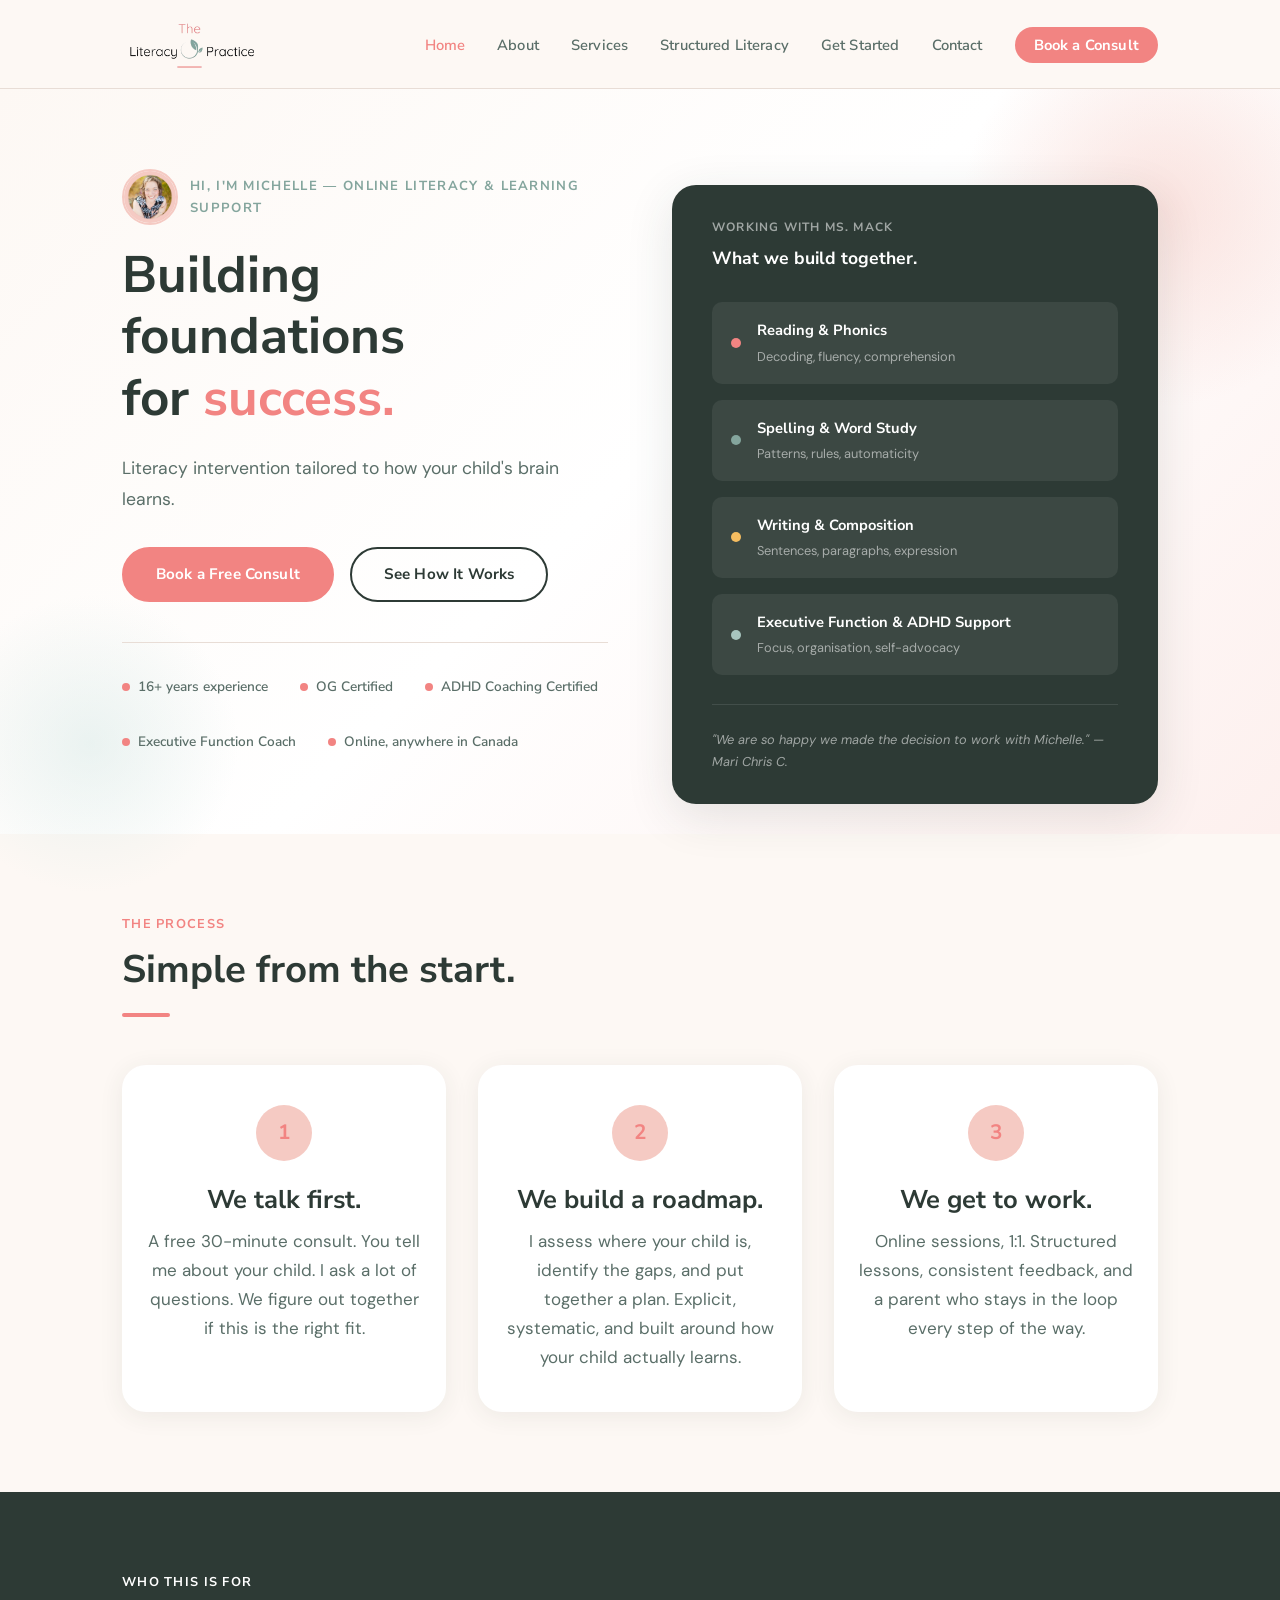
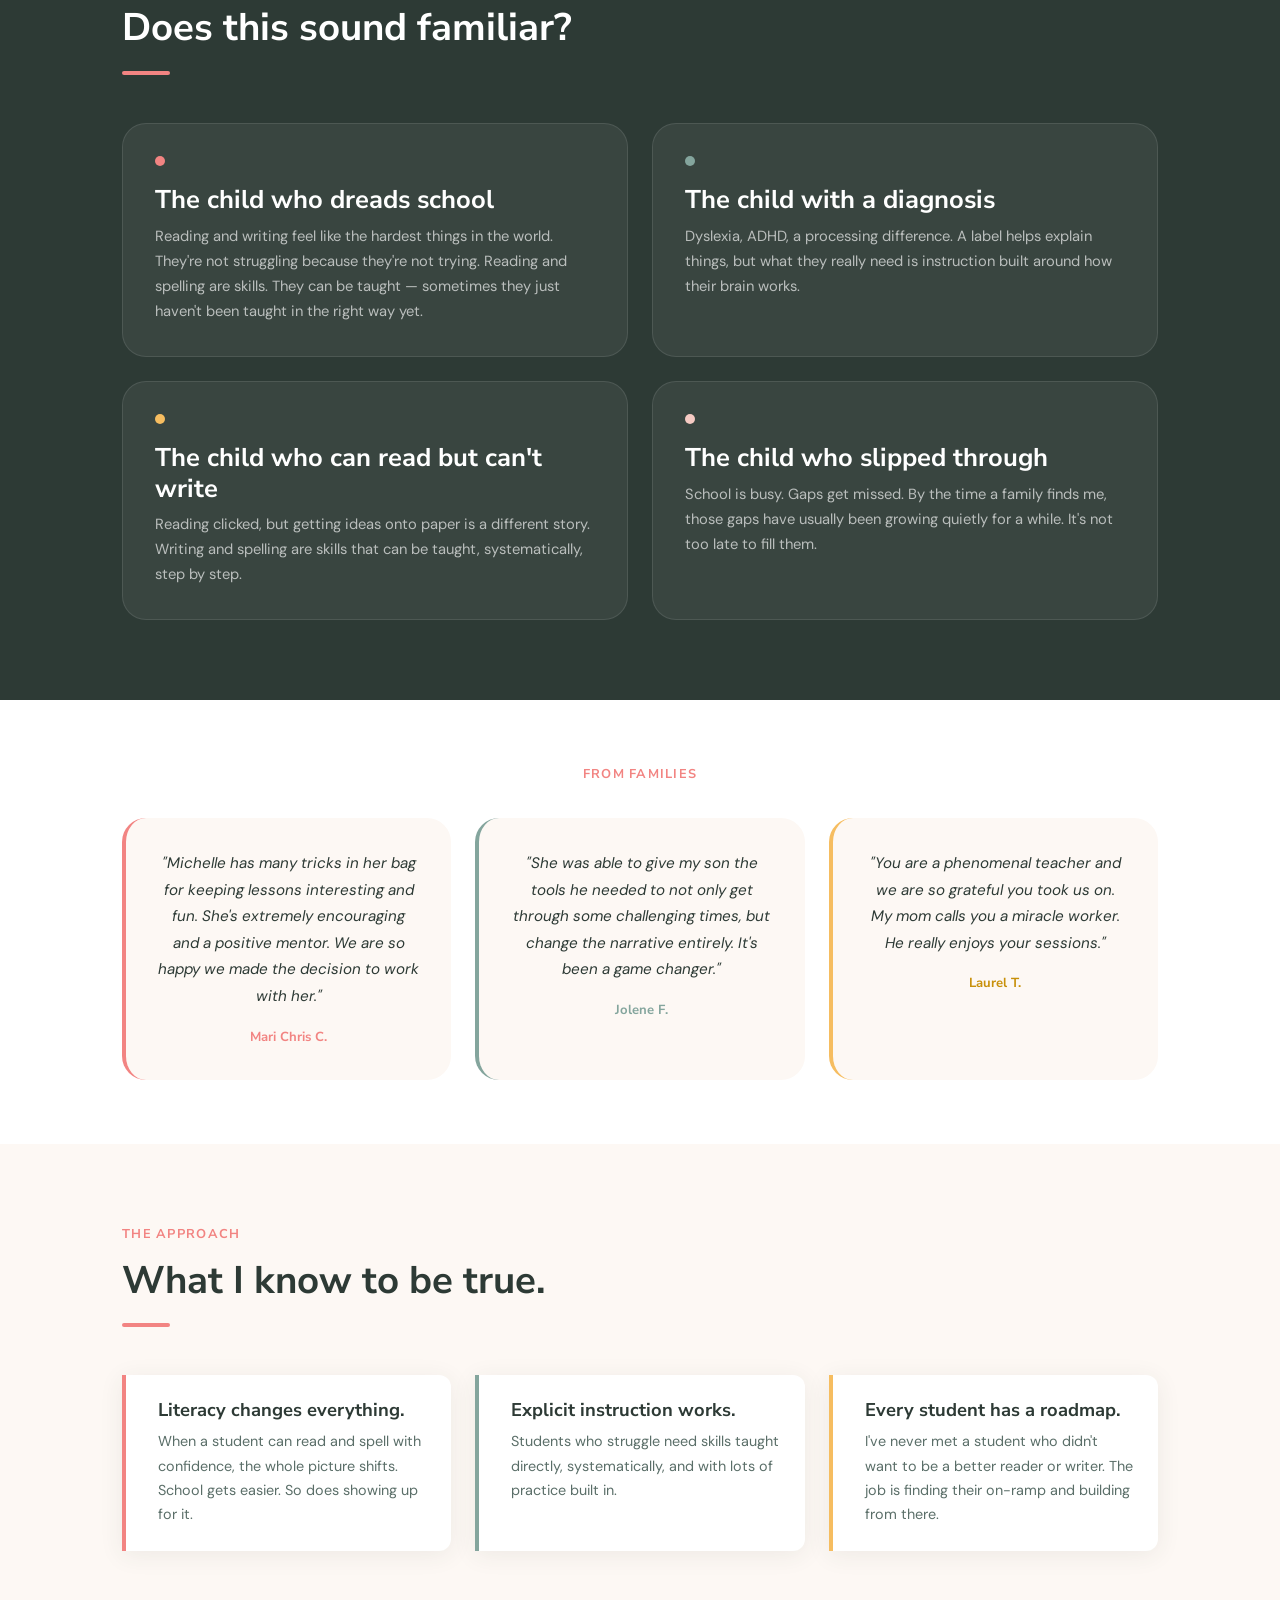
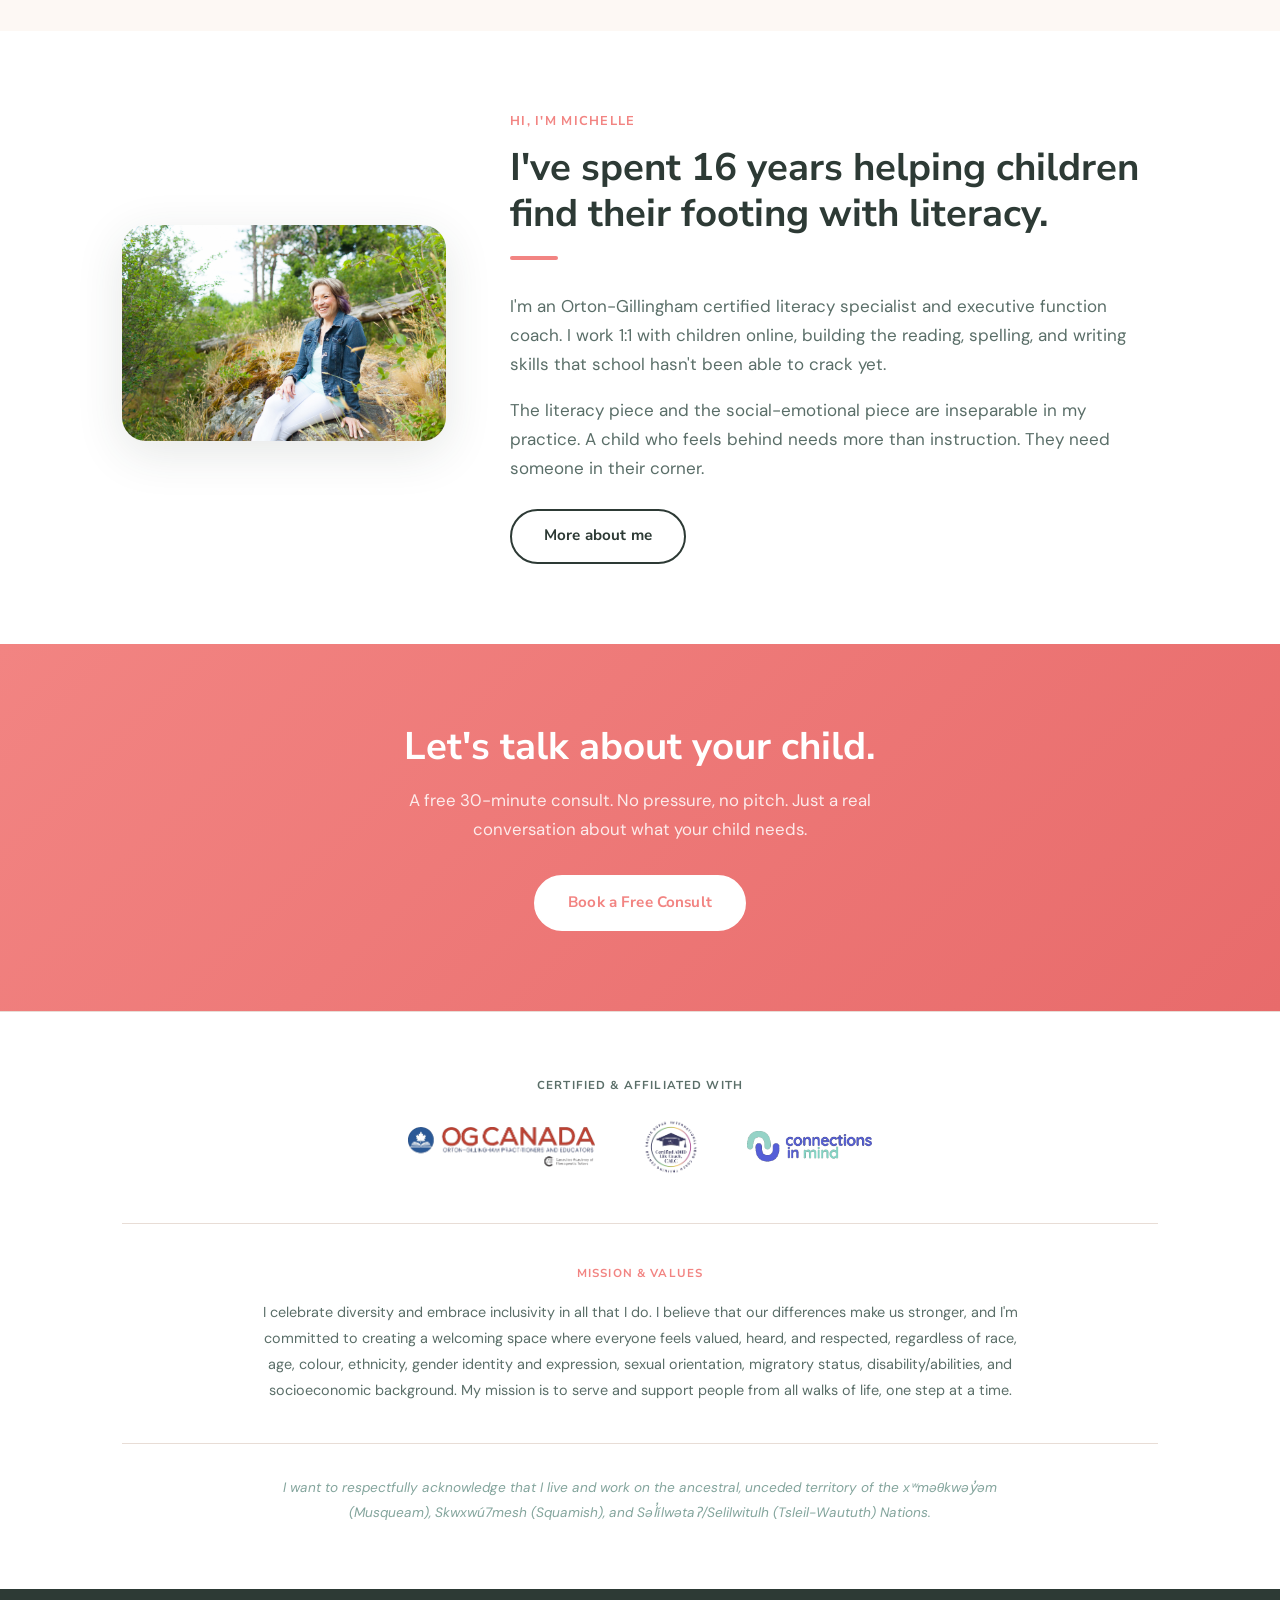
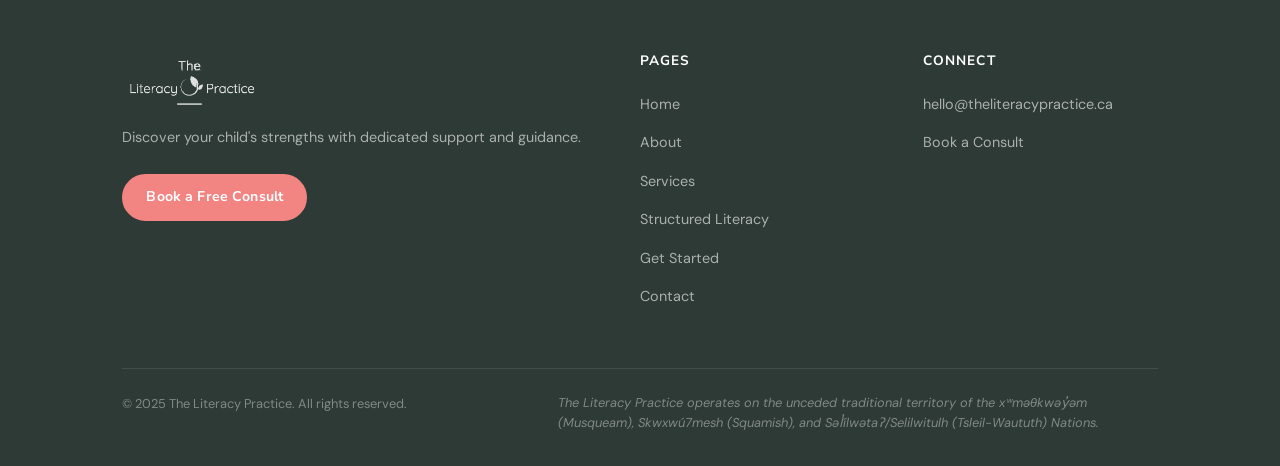
==== commit 453827c3: "Rename index_14.html to index.html" ====
--- a/index.html
+++ b/index.html
@@ -367,7 +367,10 @@
   <div class="container">
     <div class="hero-inner">
       <div class="hero-content">
-        <p class="hero-eyebrow">Online Literacy &amp; Learning Support</p>
+        <div style="display:flex;align-items:center;gap:0.75rem;margin-bottom:1.25rem;">
+          <img src="michelle.png" alt="Michelle McIntosh" style="width:56px;height:56px;border-radius:50%;object-fit:cover;border:2px solid var(--blush);flex-shrink:0;">
+          <p class="hero-eyebrow" style="margin-bottom:0;">Hi, I'm Michelle — Online Literacy &amp; Learning Support</p>
+        </div>
         <h1>Building foundations<br>for <span>success.</span></h1>
         <p class="hero-lead">
           Literacy intervention tailored to how your child's brain learns.
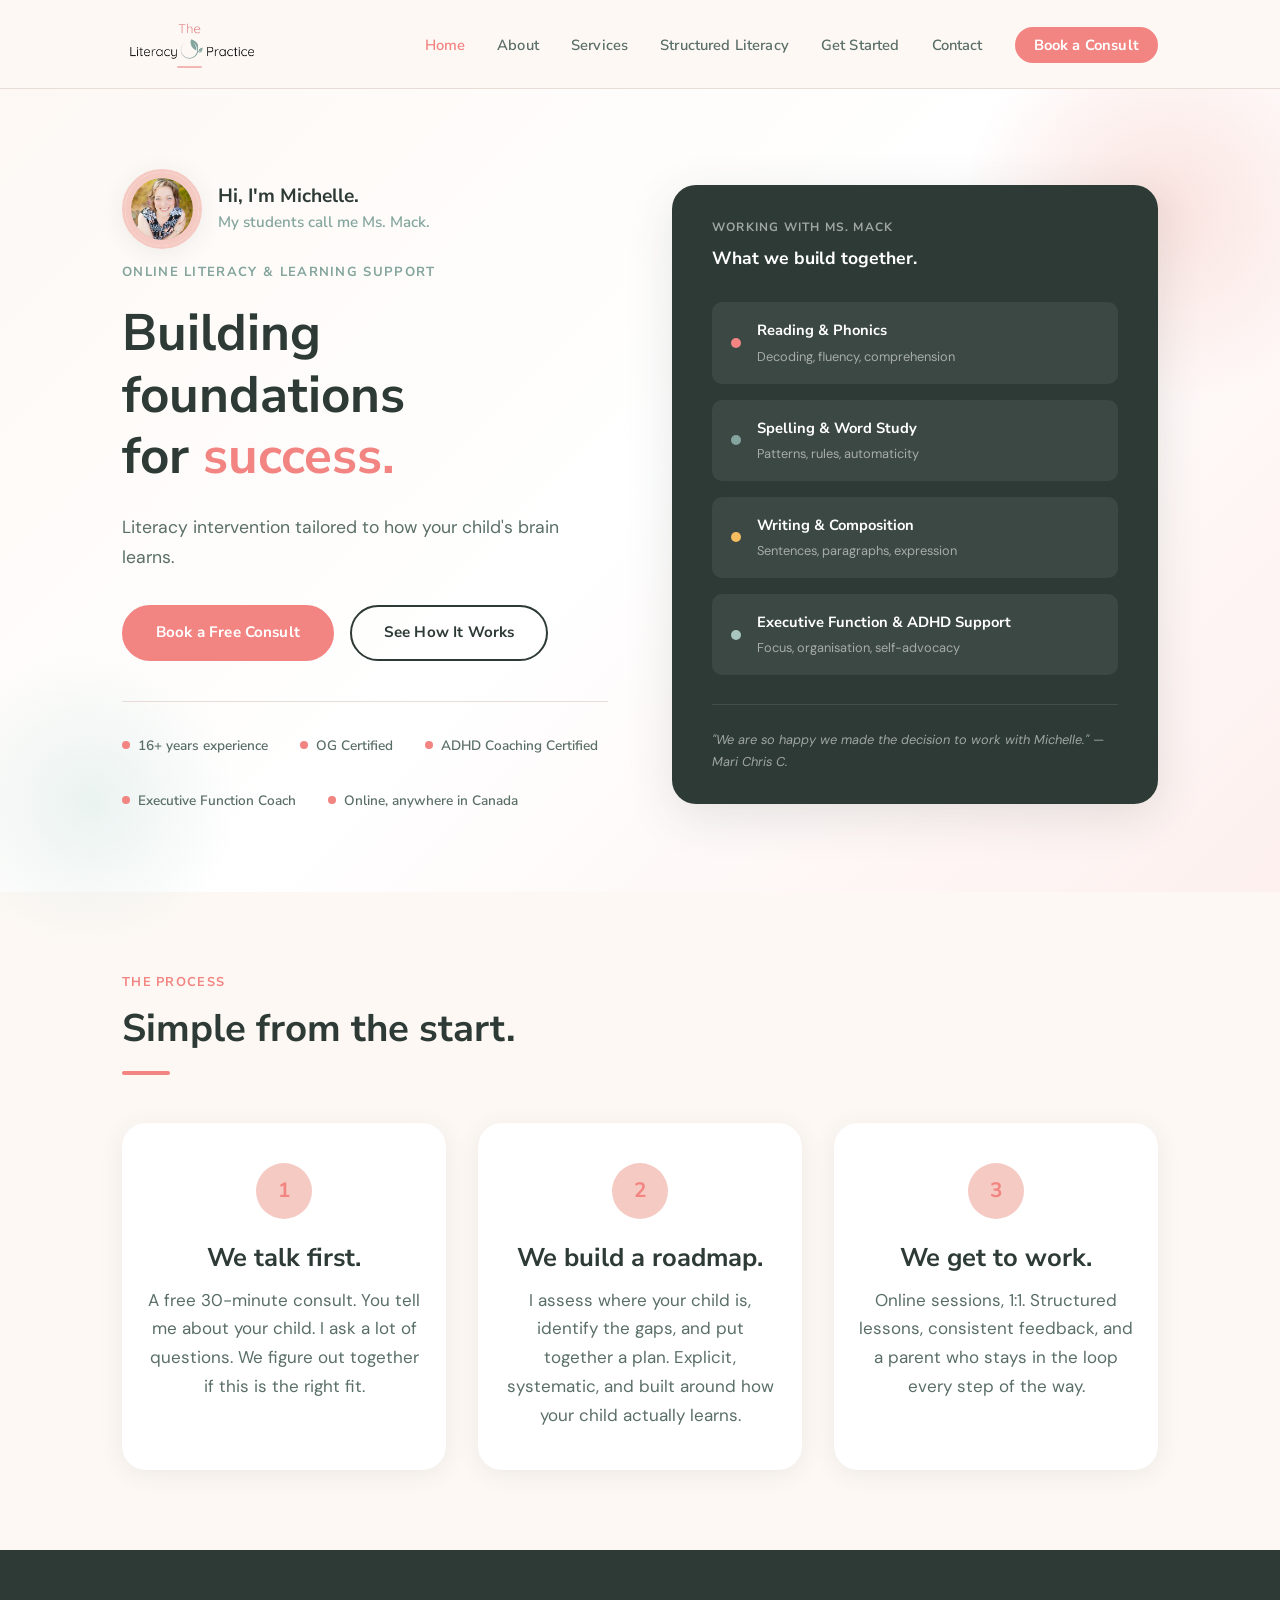
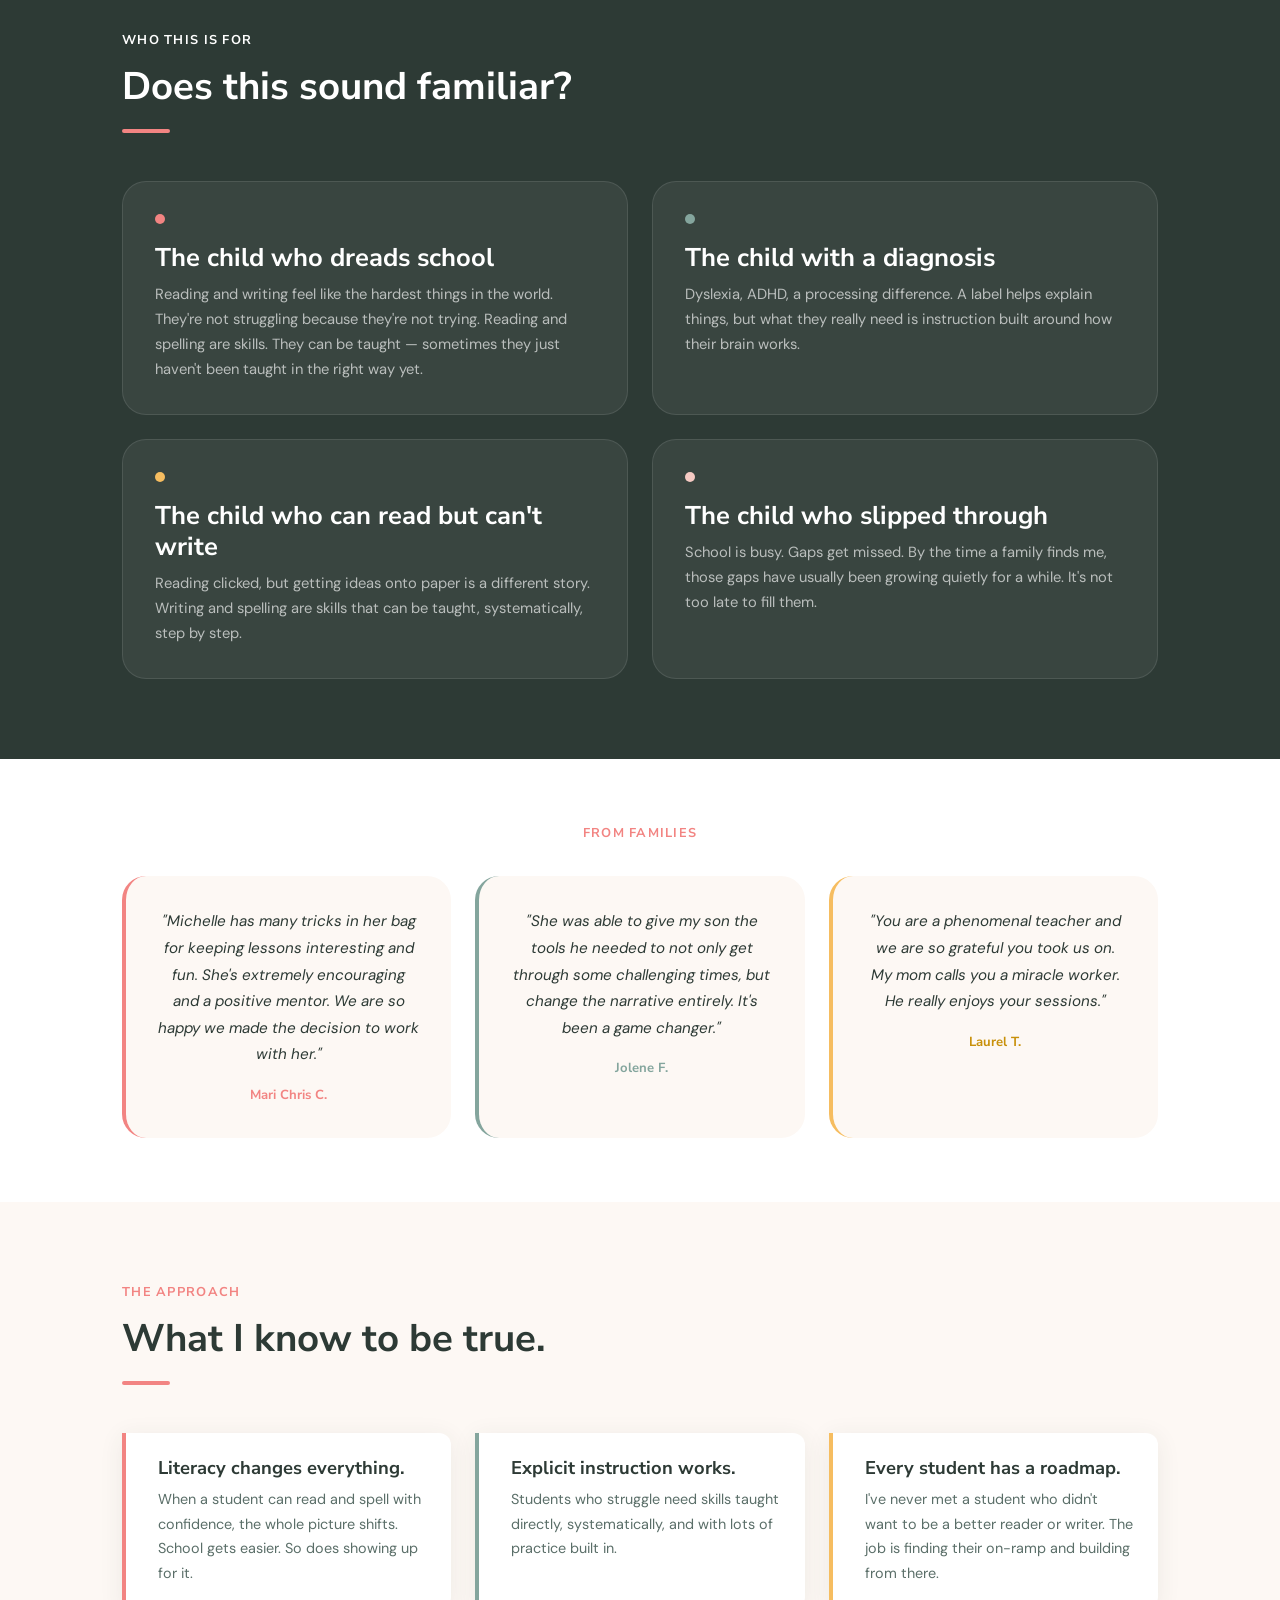
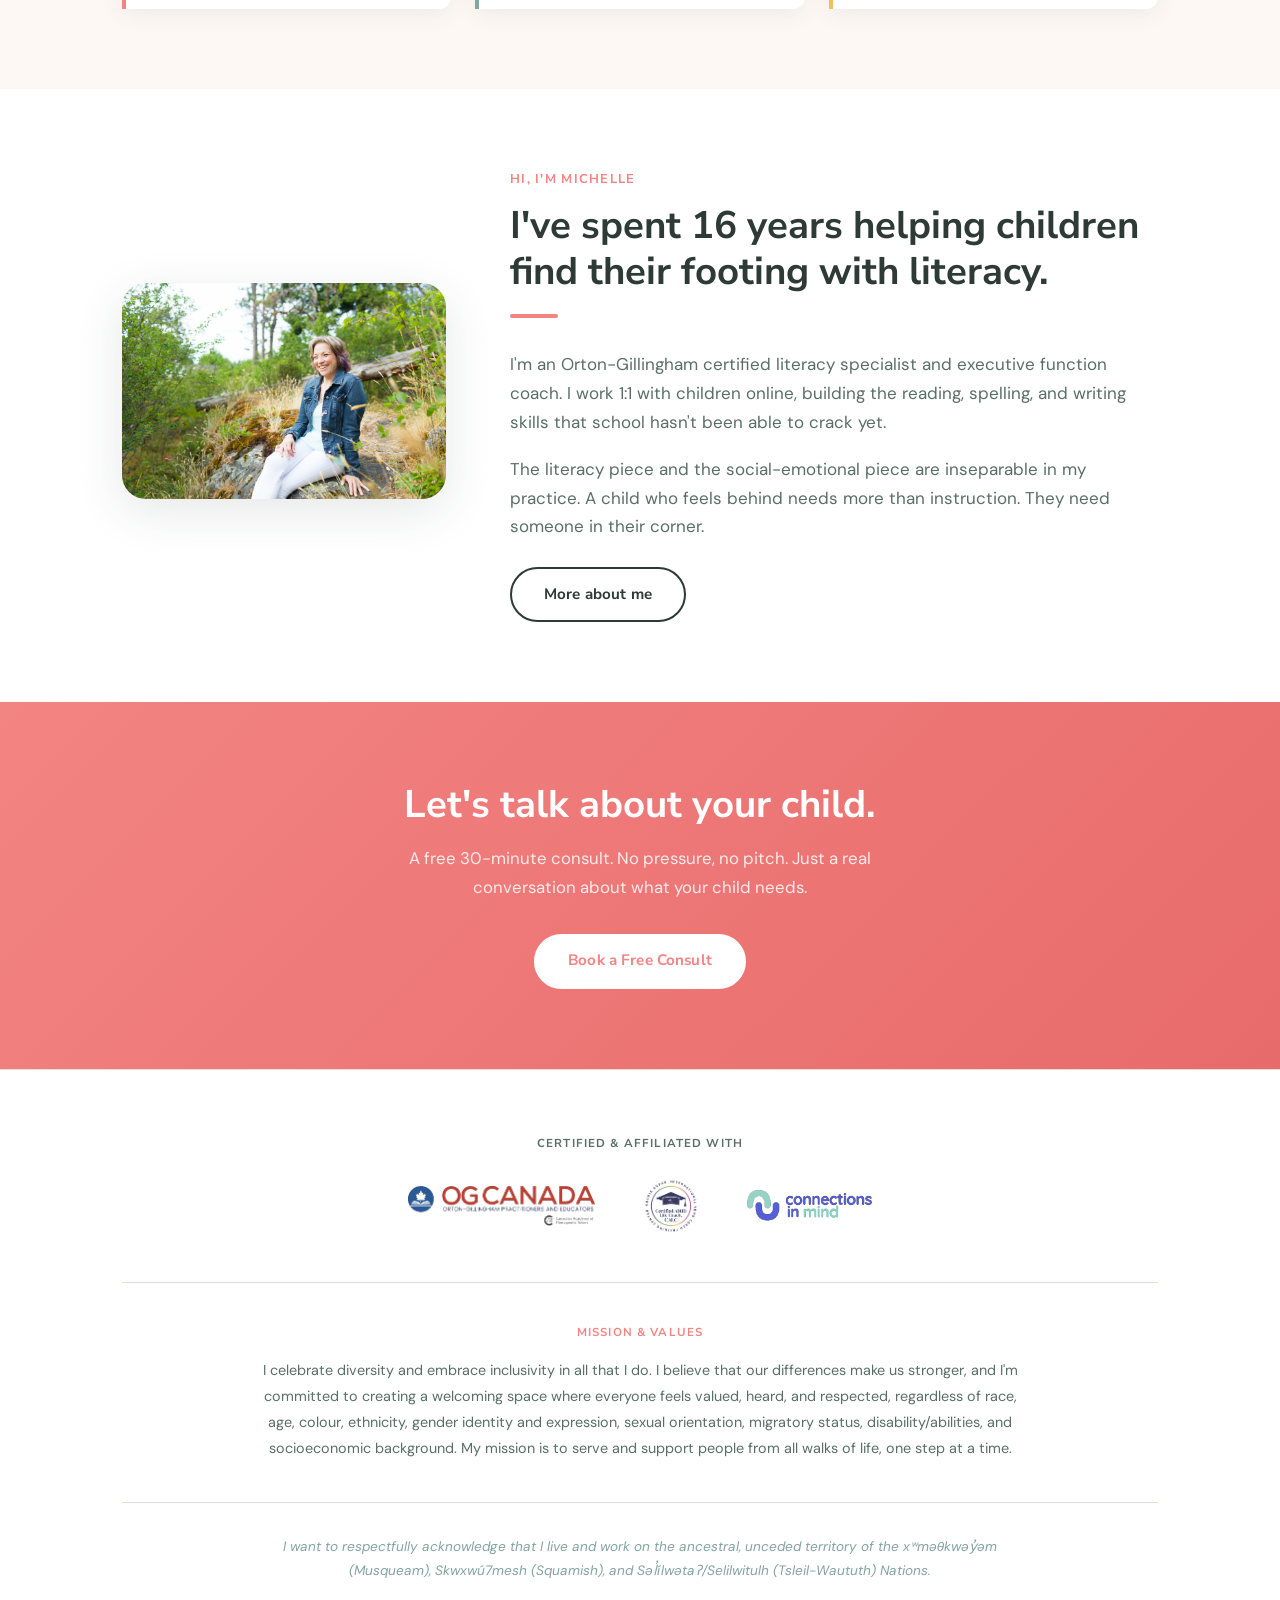
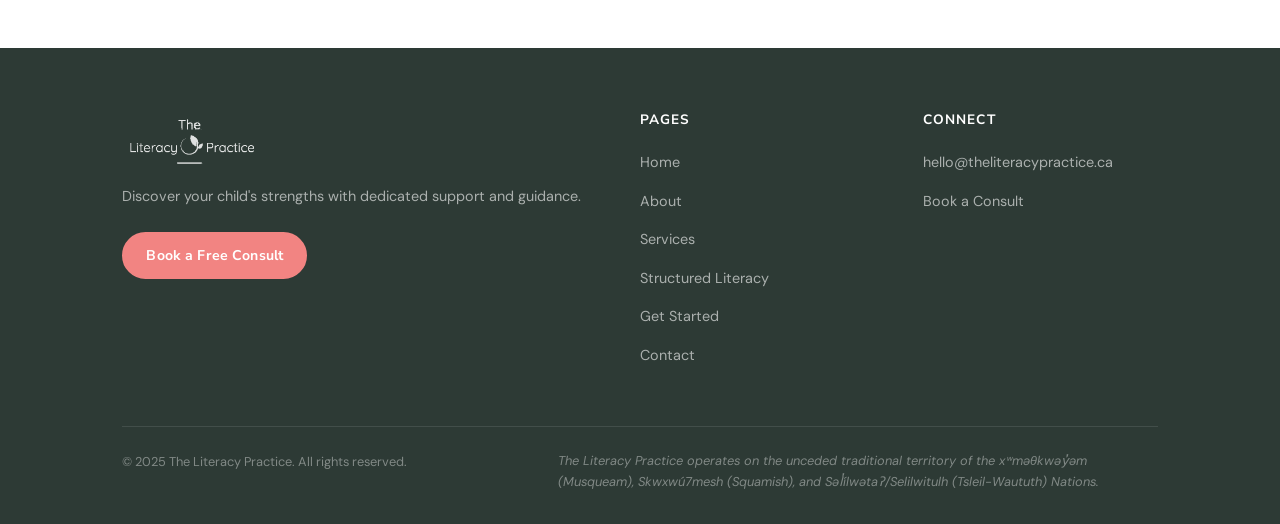
==== commit d75f604a: "Rename index_15.html to index.html" ====
--- a/index.html
+++ b/index.html
@@ -367,10 +367,11 @@
   <div class="container">
     <div class="hero-inner">
       <div class="hero-content">
-        <div style="display:flex;align-items:center;gap:0.75rem;margin-bottom:1.25rem;">
-          <img src="michelle.png" alt="Michelle McIntosh" style="width:56px;height:56px;border-radius:50%;object-fit:cover;border:2px solid var(--blush);flex-shrink:0;">
-          <p class="hero-eyebrow" style="margin-bottom:0;">Hi, I'm Michelle — Online Literacy &amp; Learning Support</p>
+        <div style="display:flex;align-items:center;gap:1rem;margin-bottom:0.75rem;">
+          <img src="michelle.png" alt="Michelle McIntosh" style="width:80px;height:80px;border-radius:50%;object-fit:cover;border:3px solid var(--blush);flex-shrink:0;box-shadow:var(--shadow);">
+          <p style="font-family:var(--font-head);font-size:1.2rem;font-weight:700;color:var(--dark-green);margin:0;line-height:1.3;">Hi, I'm Michelle.<br><span style="font-weight:600;color:var(--teal);font-size:0.95rem;">My students call me Ms. Mack.</span></p>
         </div>
+        <p class="hero-eyebrow" style="margin-bottom:1.25rem;">Online Literacy &amp; Learning Support</p>
         <h1>Building foundations<br>for <span>success.</span></h1>
         <p class="hero-lead">
           Literacy intervention tailored to how your child's brain learns.
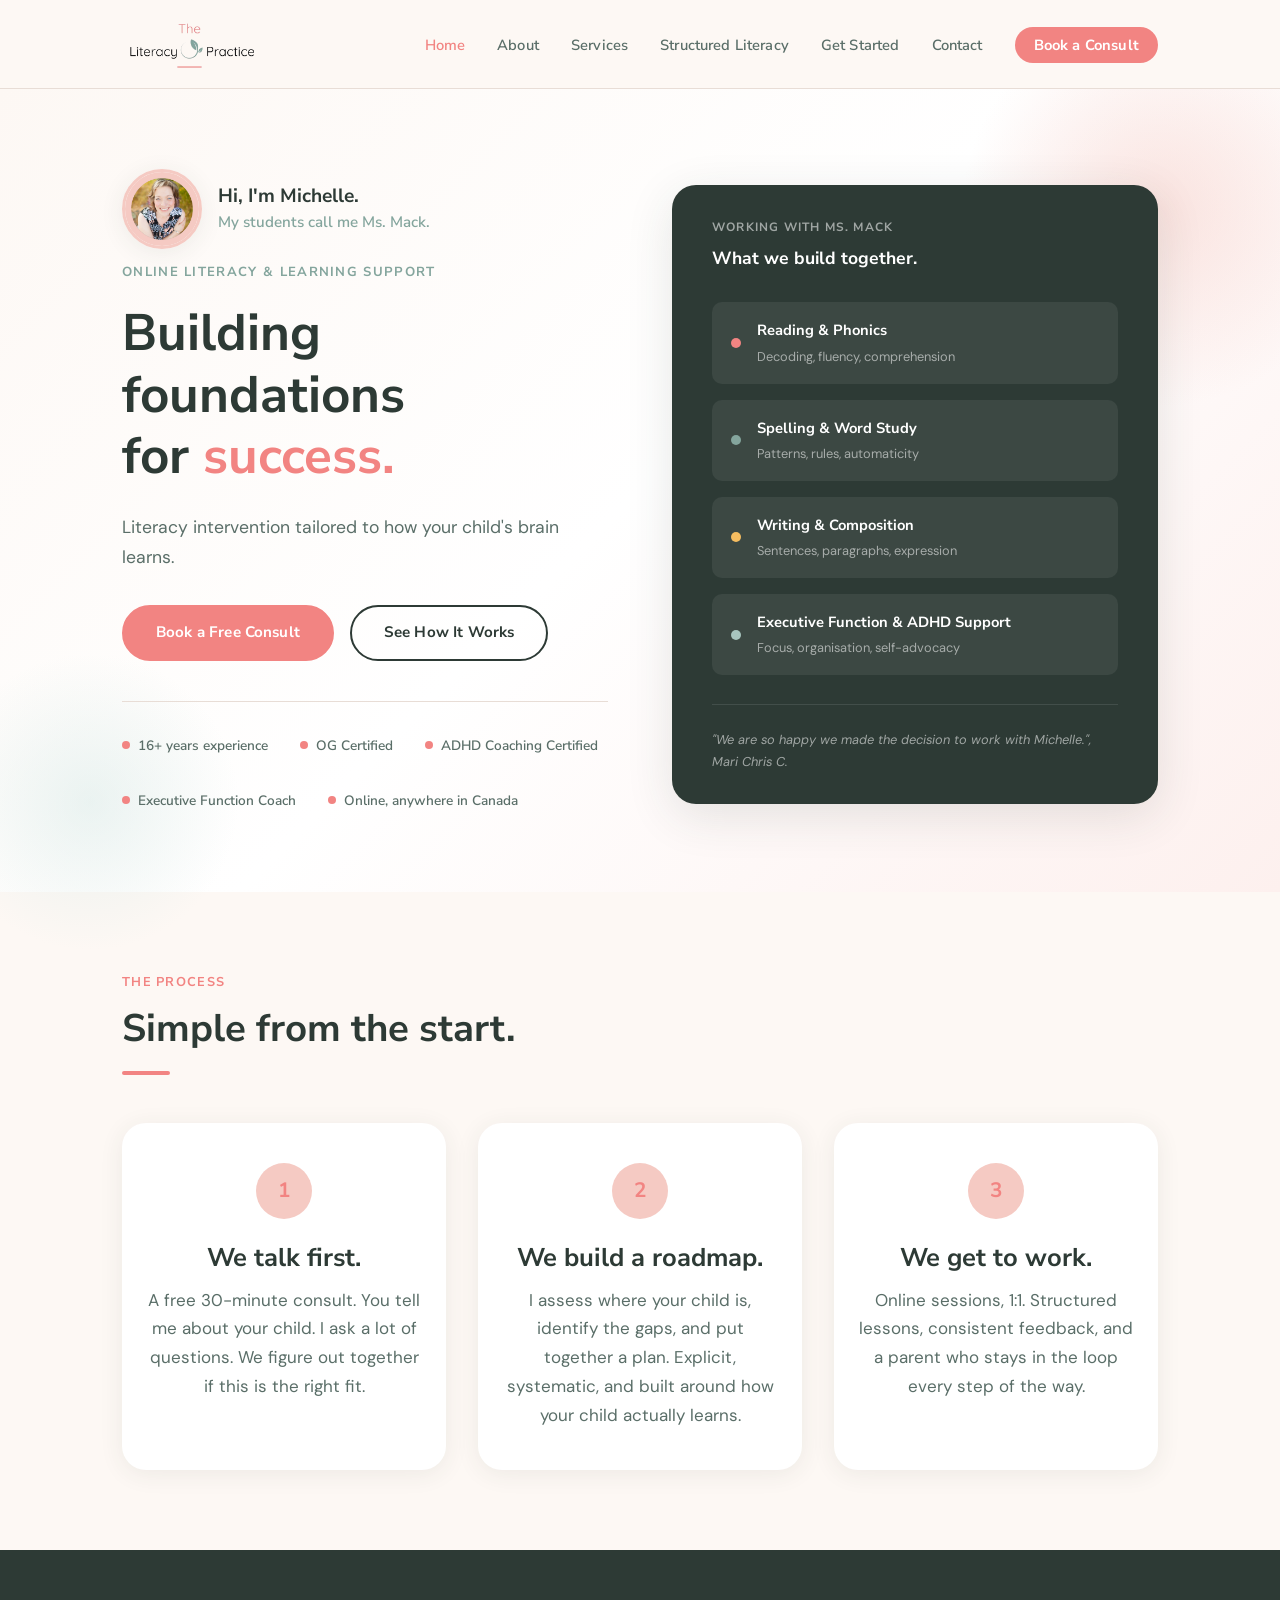
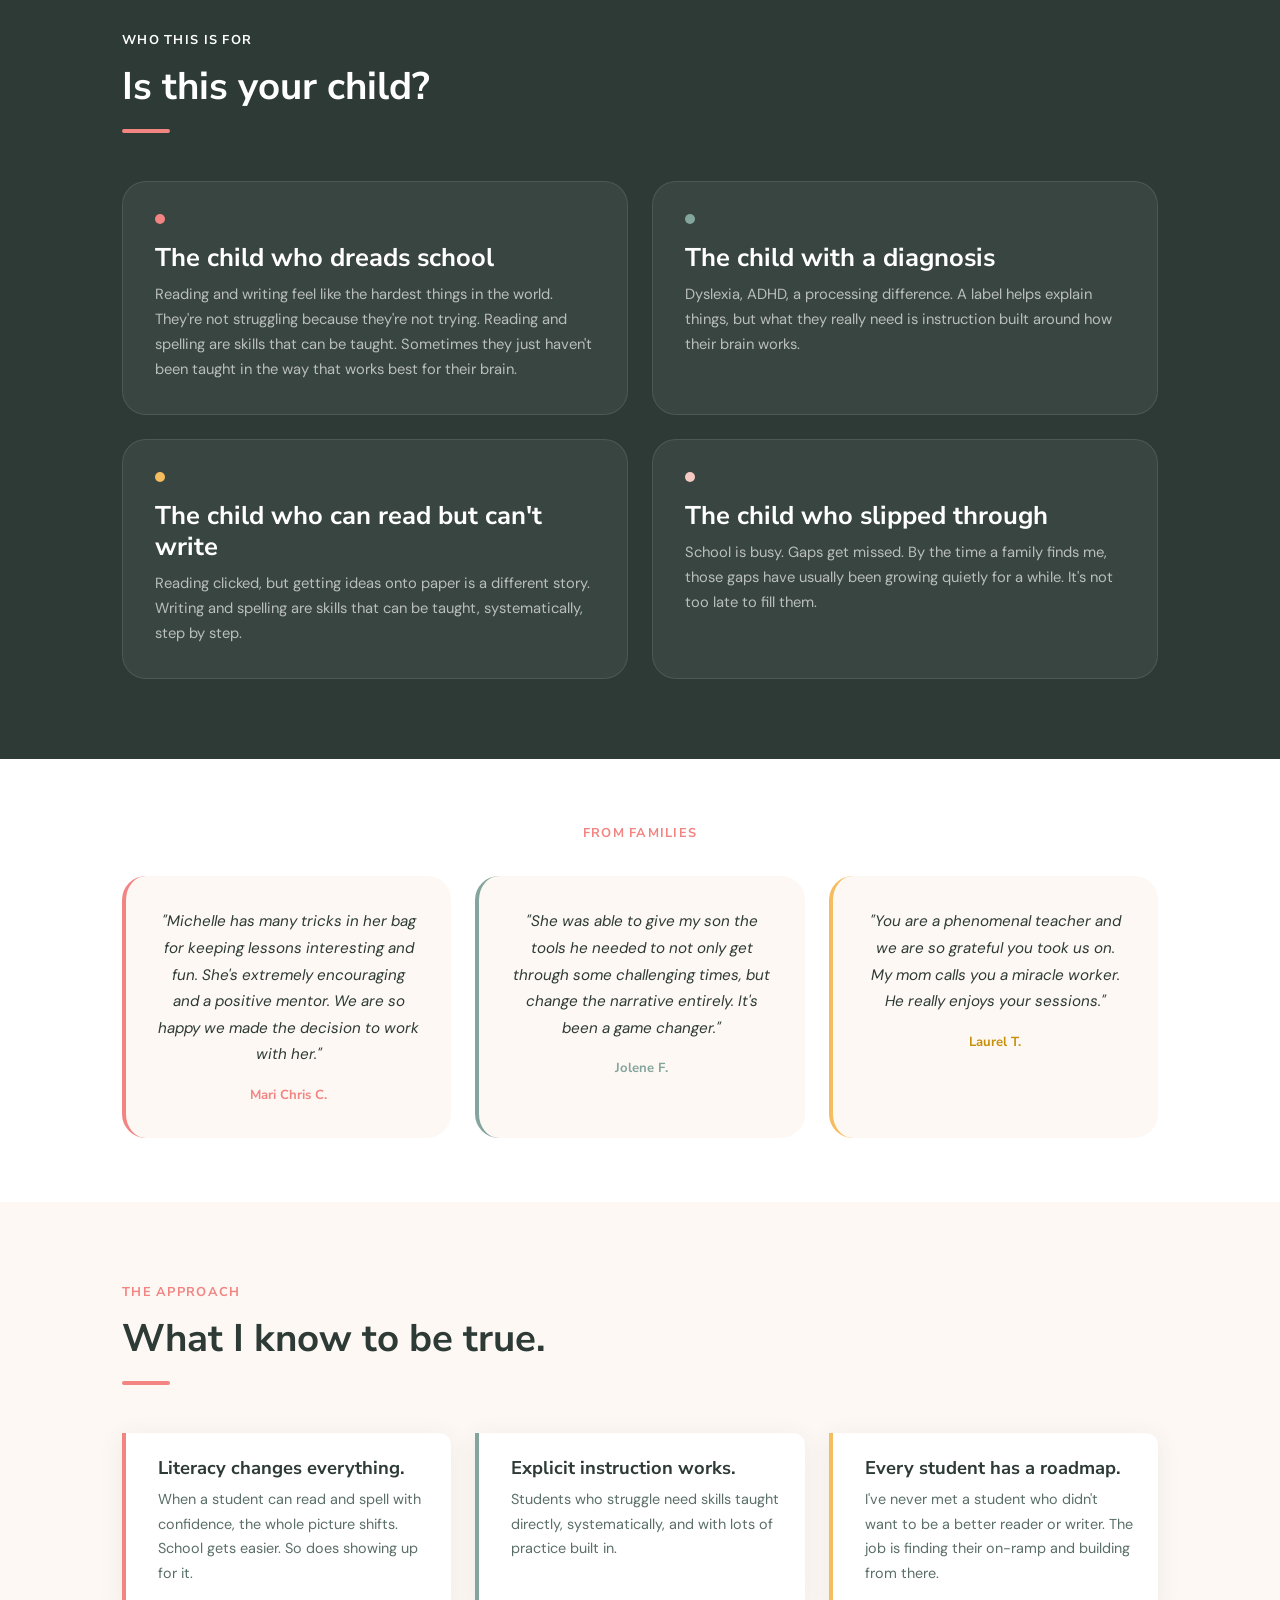
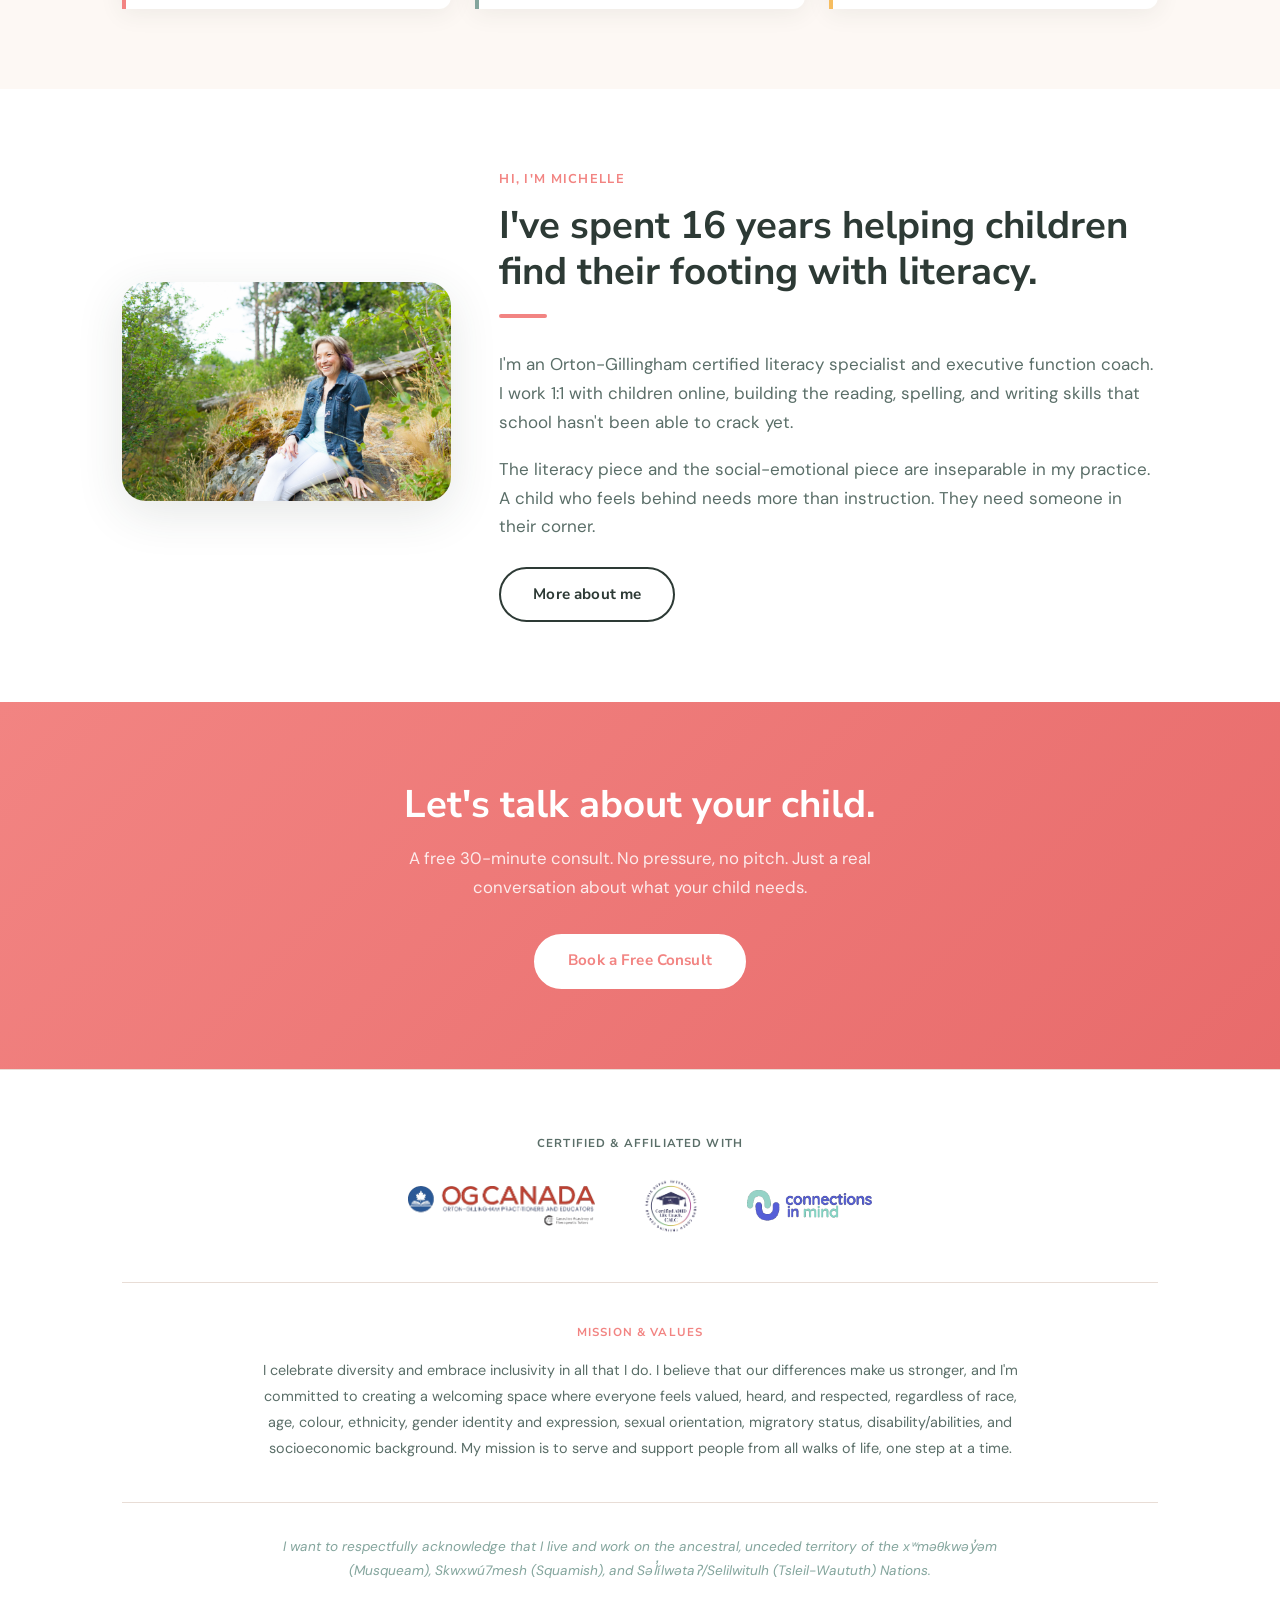
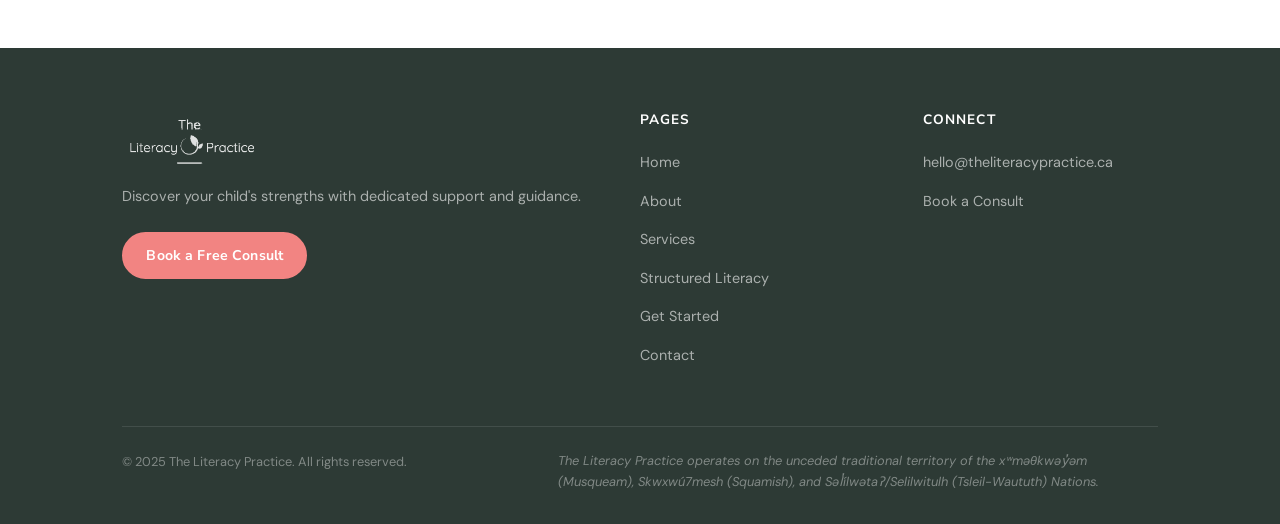
==== commit 9dd2d88c: "Website 8 Update" ====
--- a/index.html
+++ b/index.html
@@ -356,7 +356,11 @@
       .who-grid       { grid-template-columns: 1fr; }
       .belief-grid    { grid-template-columns: 1fr; }
     }
-  </style>
+  @media (max-width: 768px) {
+      .intro-grid { grid-template-columns: 1fr !important; }
+      .intro-grid img { max-width: 220px !important; margin: 0 auto; display: block; }
+    }
+    </style>
 </head>
 <body>
 
@@ -423,7 +427,7 @@
             </div>
           </div>
           <div style="margin-top:1.8rem;padding-top:1.5rem;border-top:1px solid rgba(255,255,255,0.1);">
-            <p style="color:rgba(255,255,255,0.55);font-size:0.8rem;font-style:italic;margin:0;">"We are so happy we made the decision to work with Michelle." — Mari Chris C.</p>
+            <p style="color:rgba(255,255,255,0.55);font-size:0.8rem;font-style:italic;margin:0;">"We are so happy we made the decision to work with Michelle.", Mari Chris C.</p>
           </div>
         </div>
       </div>
@@ -461,13 +465,13 @@
 <section class="who-section">
   <div class="container">
     <p class="section-label">Who This Is For</p>
-    <h2>Does this sound familiar?</h2>
+    <h2>Is this your child?</h2>
     <div class="divider"></div>
     <div class="who-grid">
       <div class="who-card">
         <div class="who-marker marker-1"></div>
         <h3>The child who dreads school</h3>
-        <p>Reading and writing feel like the hardest things in the world. They're not struggling because they're not trying. Reading and spelling are skills. They can be taught — sometimes they just haven't been taught in the right way yet.</p>
+        <p>Reading and writing feel like the hardest things in the world. They're not struggling because they're not trying. Reading and spelling are skills that can be taught. Sometimes they just haven't been taught in the way that works best for their brain.</p>
       </div>
       <div class="who-card">
         <div class="who-marker marker-2"></div>
@@ -535,9 +539,9 @@
 <!-- MICHELLE INTRO -->
 <section style="background:white; padding:5rem 0;">
   <div class="container">
-    <div style="display:grid;grid-template-columns:1fr 2fr;gap:4rem;align-items:center;">
+    <div style="display:grid;grid-template-columns:1fr 2fr;gap:3rem;align-items:center;" class="intro-grid">
       <div style="text-align:center;">
-        <img src="michelle2.jpg" alt="Michelle McIntosh" style="width:100%;max-width:340px;border-radius:var(--radius-lg);object-fit:cover;box-shadow:var(--shadow-lg);">
+        <img src="michelle2.jpg" alt="Michelle McIntosh" style="width:100%;max-width:340px;border-radius:var(--radius-lg);object-fit:cover;box-shadow:var(--shadow-lg);min-width:200px;">
       </div>
       <div>
         <p class="section-label">Hi, I'm Michelle</p>
@@ -681,17 +685,22 @@
 <script>
   document.getElementById('nav-placeholder').innerHTML = getNavHTML('Home');
   document.getElementById('footer-placeholder').innerHTML = getFooterHTML();
-  // Re-run initNav after injection so toggle is in the DOM
-  const toggle = document.getElementById('navToggle');
-  const links  = document.getElementById('navLinks');
-  if (toggle && links) {
-    ['click','touchend'].forEach(evt => {
-      toggle.addEventListener(evt, (e) => {
-        e.preventDefault();
+  // Mobile nav toggle
+  (function() {
+    var toggle = document.getElementById('navToggle');
+    var links  = document.getElementById('navLinks');
+    if (toggle && links) {
+      toggle.addEventListener('click', function(e) {
+        e.stopPropagation();
         links.classList.toggle('open');
       });
-    });
-  }
+      document.addEventListener('click', function(e) {
+        if (!toggle.contains(e.target) && !links.contains(e.target)) {
+          links.classList.remove('open');
+        }
+      });
+    }
+  })();
 </script>
 </body>
 </html>
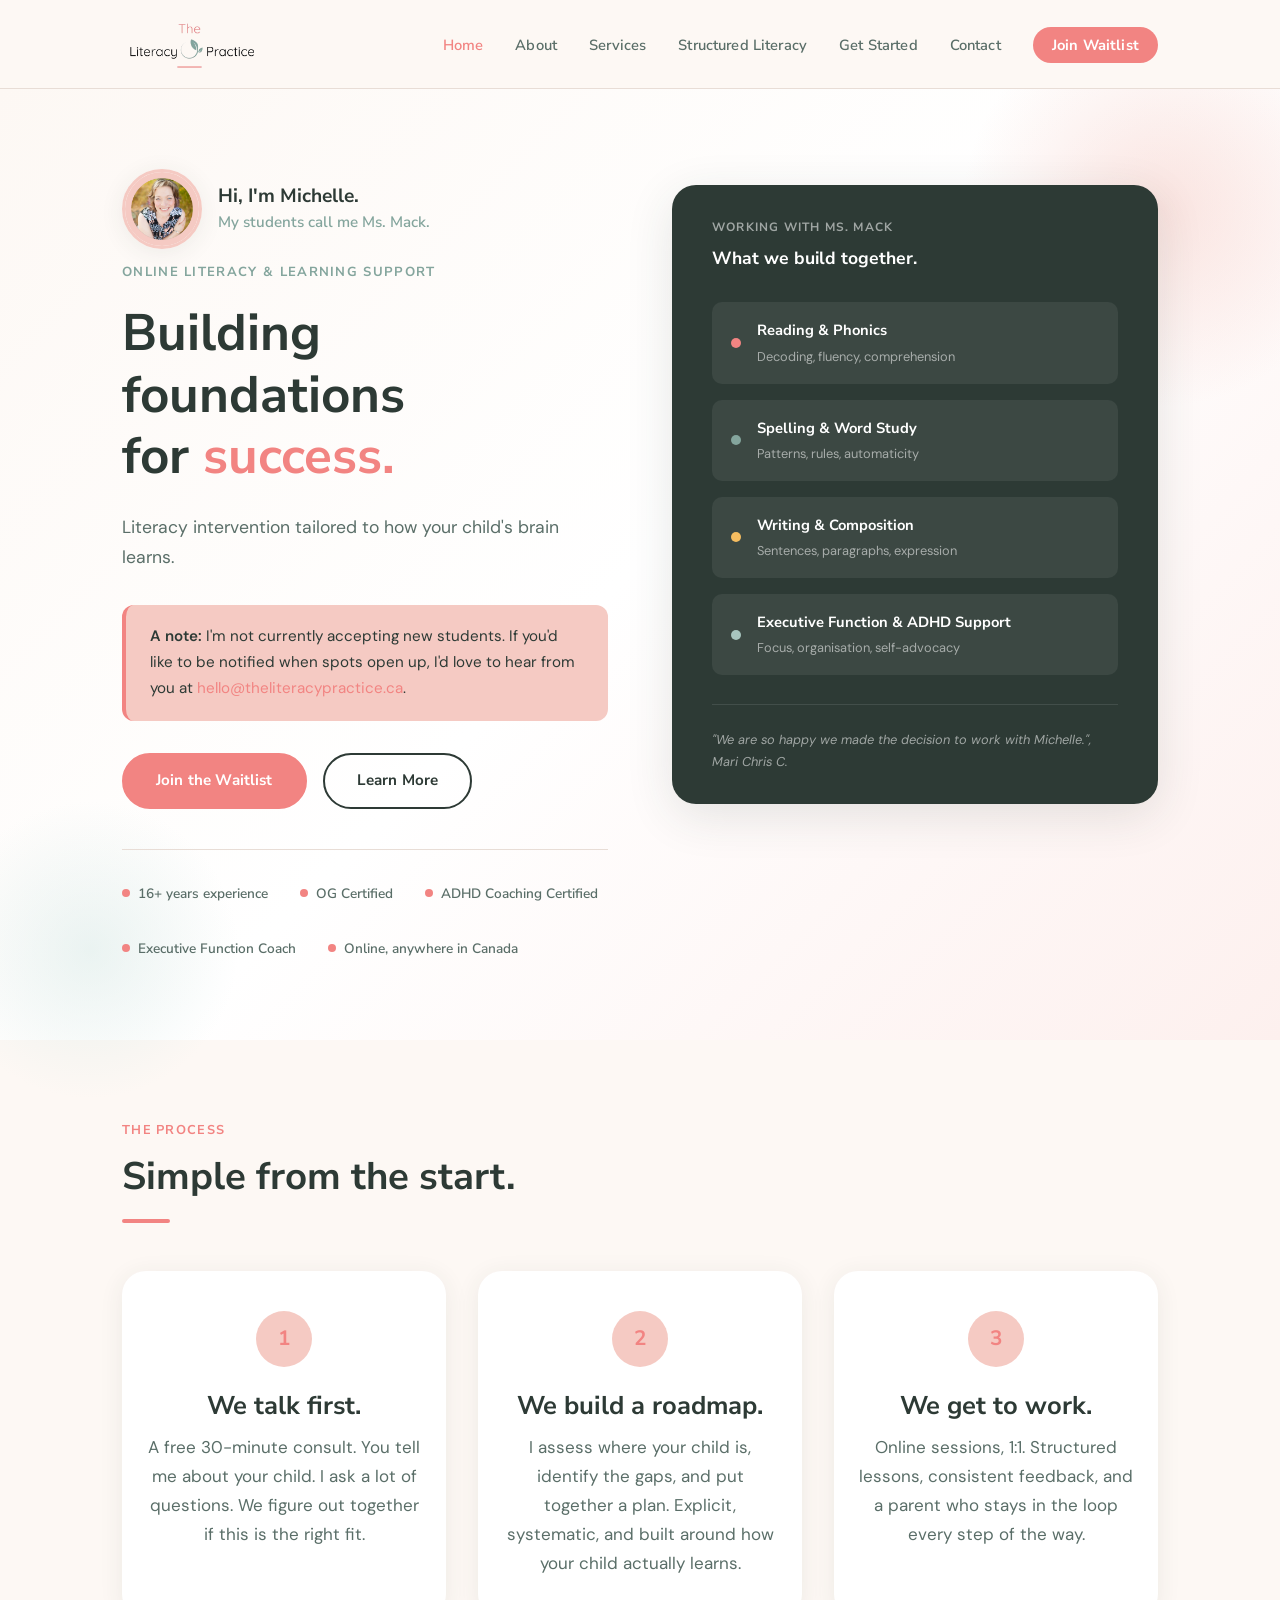
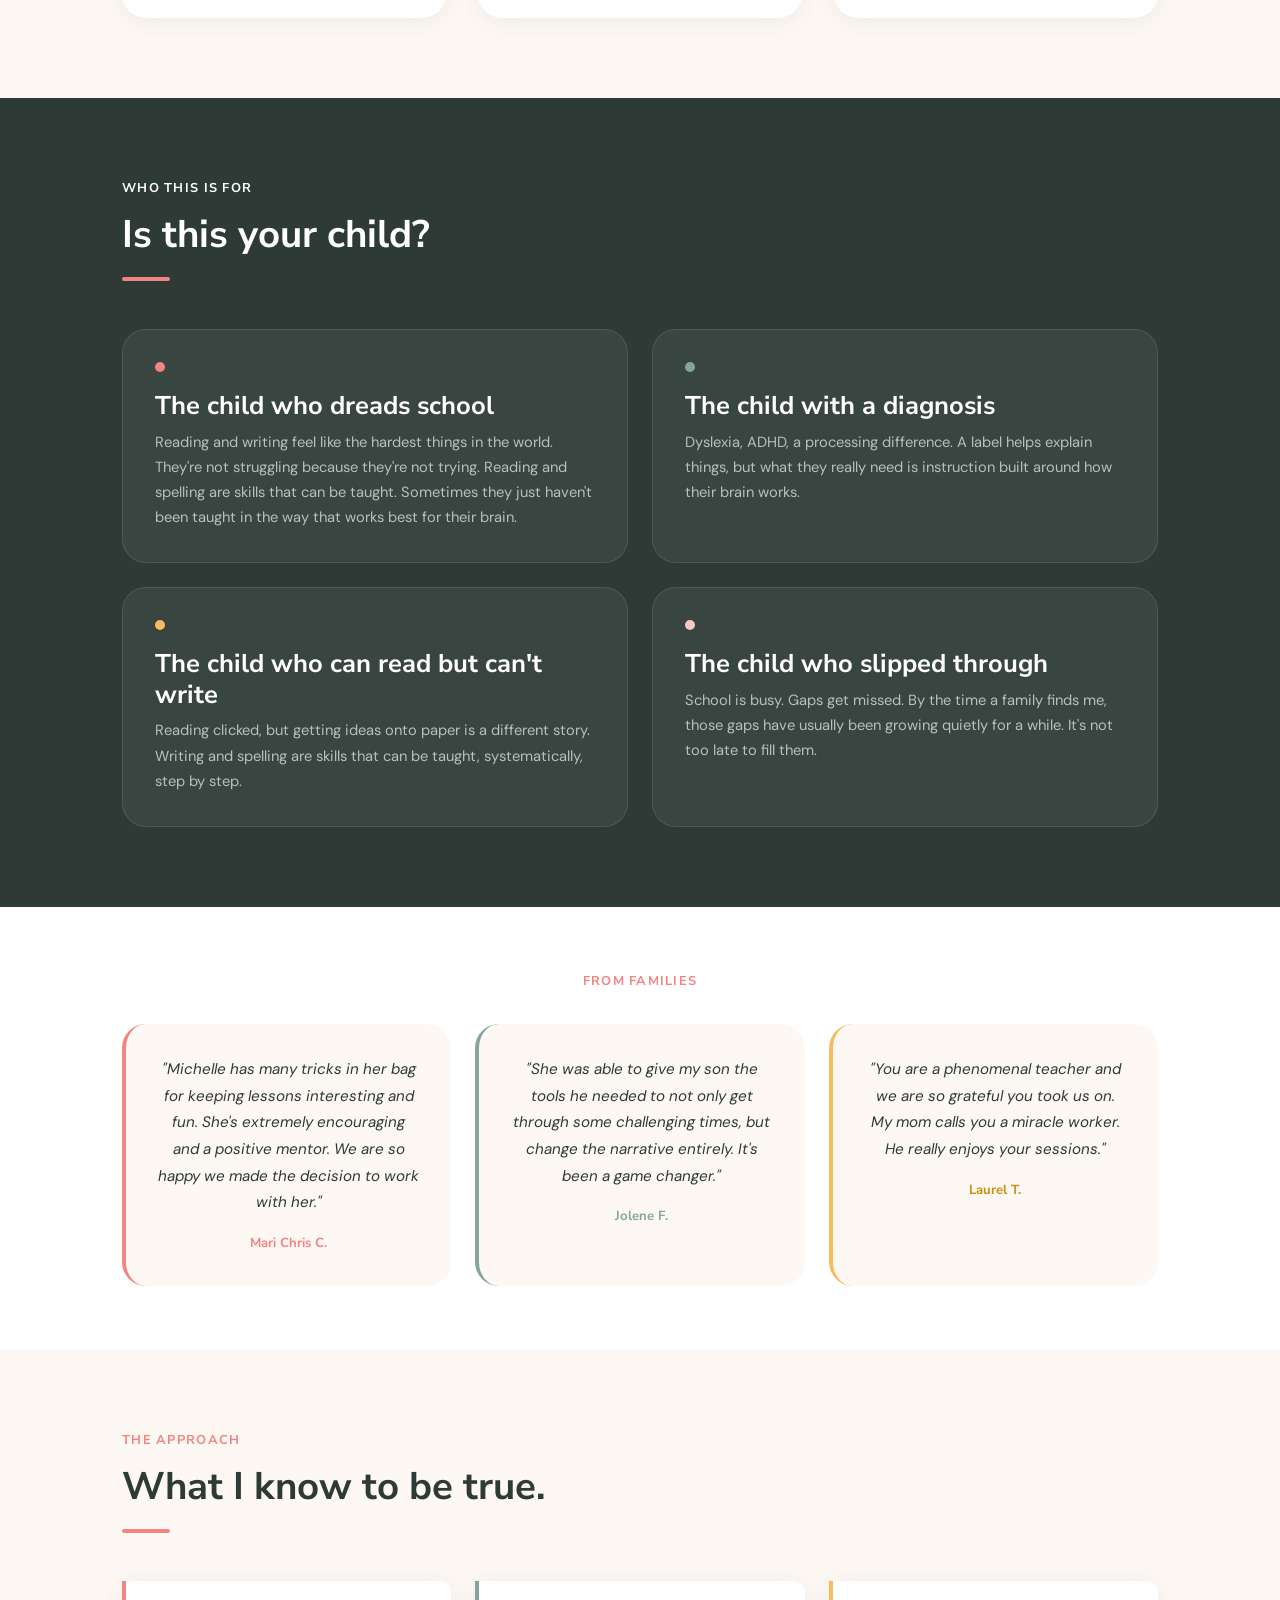
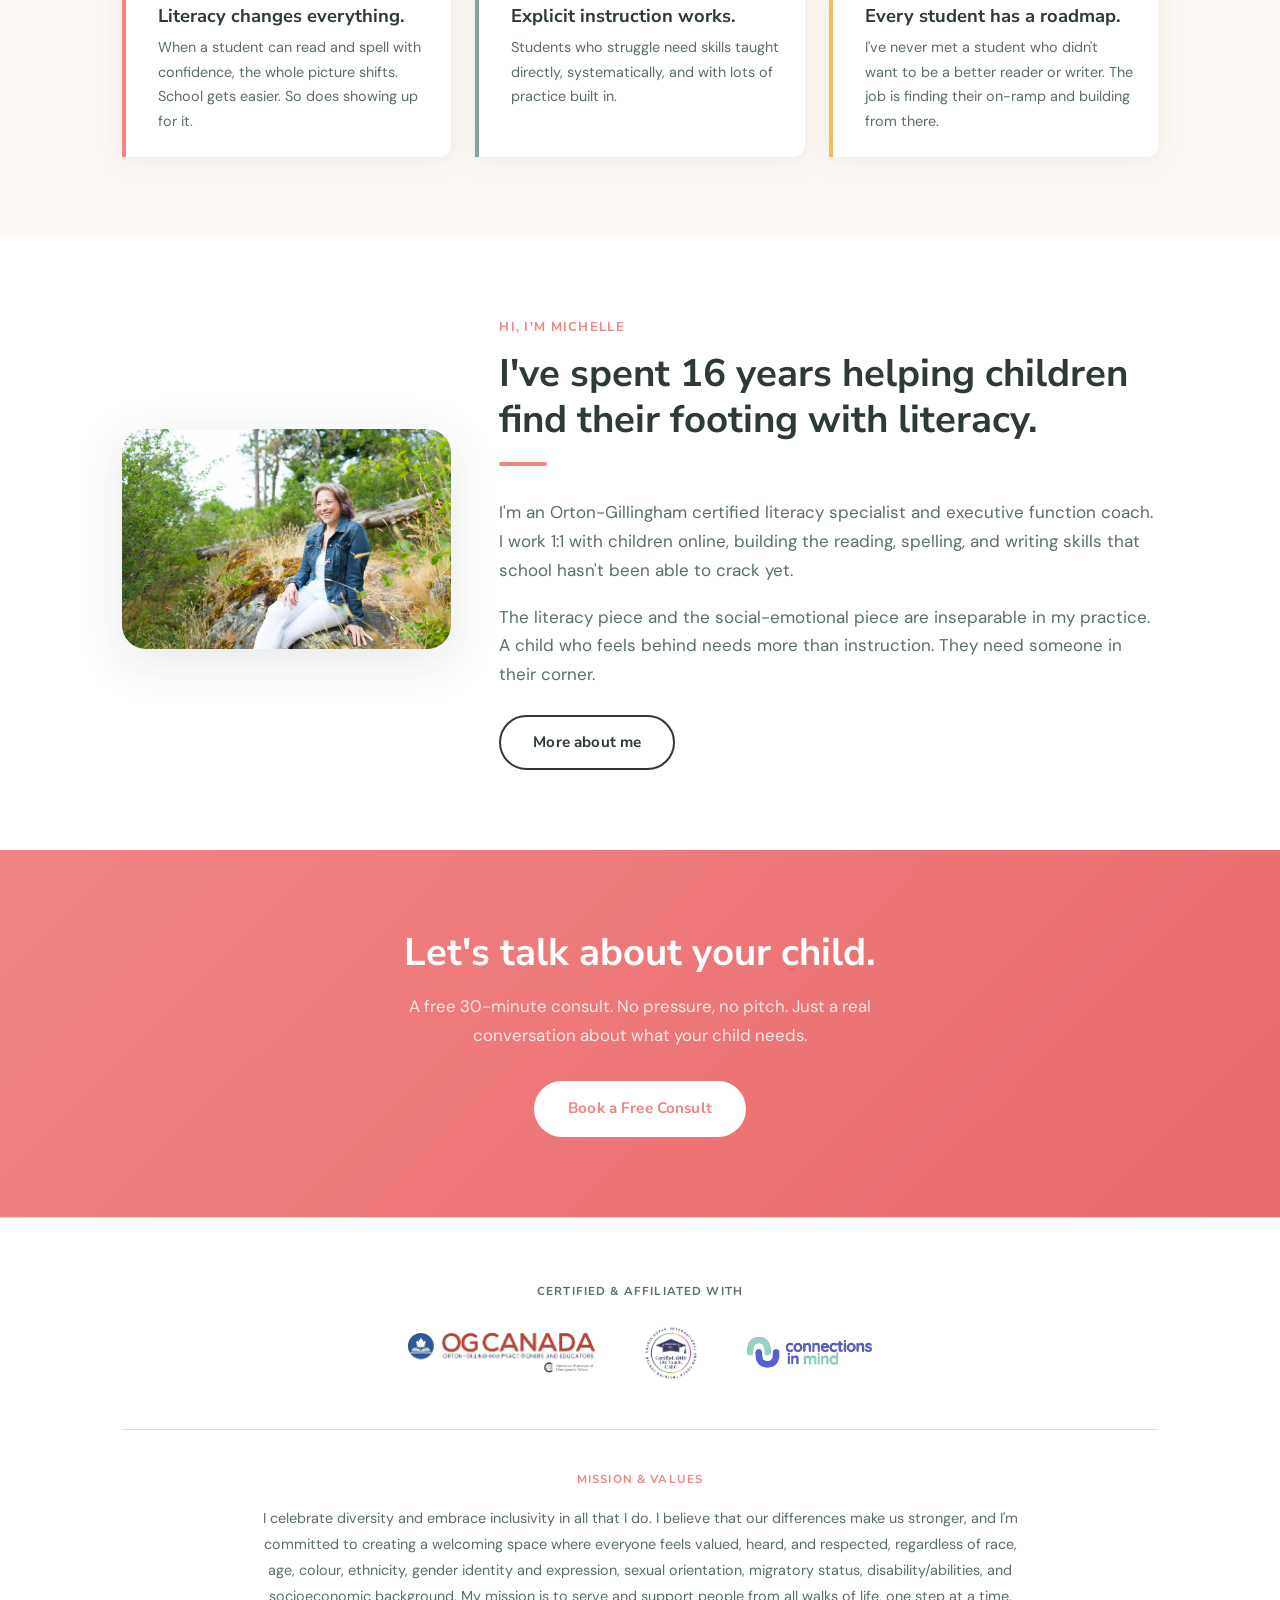
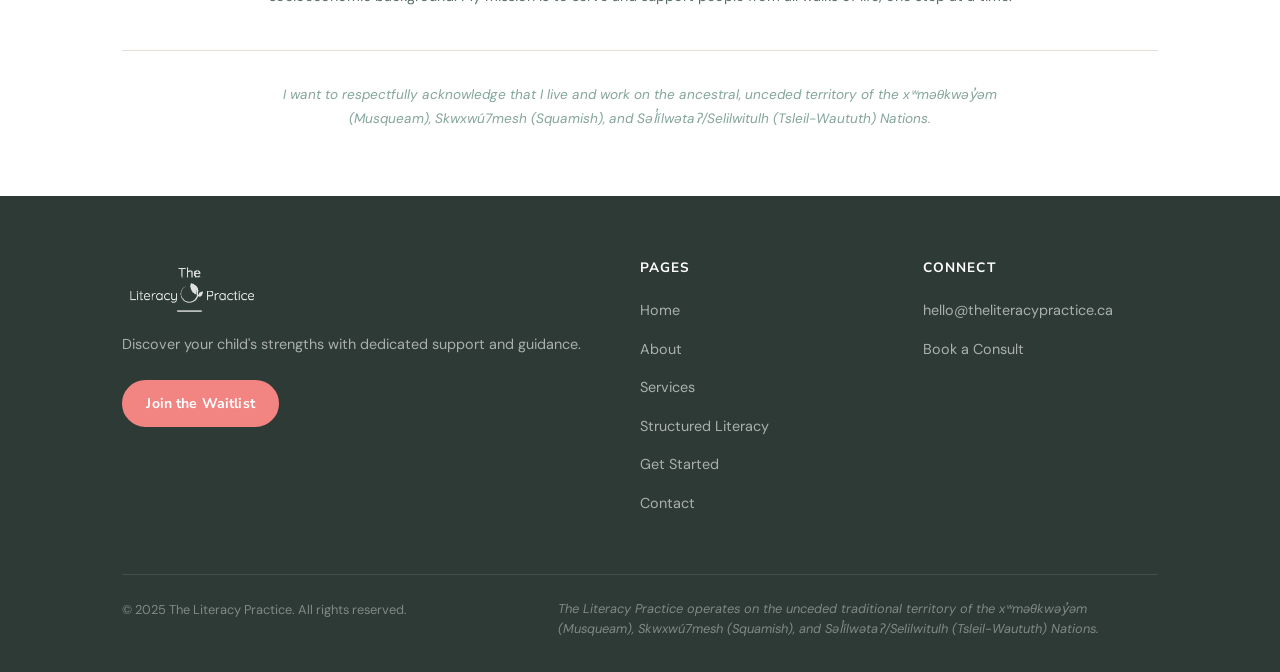
==== commit 98a192a6: "Update June 23" ====
--- a/index.html
+++ b/index.html
@@ -1,6 +1,14 @@
 <!DOCTYPE html>
 <html lang="en">
 <head>
+<!-- Google tag (gtag.js) -->
+<script async src="https://www.googletagmanager.com/gtag/js?id=G-E7SSYEFYR3"></script>
+<script>
+  window.dataLayer = window.dataLayer || [];
+  function gtag(){dataLayer.push(arguments);}
+  gtag('js', new Date());
+  gtag('config', 'G-E7SSYEFYR3');
+</script>
   <meta charset="UTF-8">
   <meta name="viewport" content="width=device-width, initial-scale=1.0">
   <title>The Literacy Practice, Online Literacy &amp; Learning Support</title>
@@ -360,6 +368,42 @@
       .intro-grid { grid-template-columns: 1fr !important; }
       .intro-grid img { max-width: 220px !important; margin: 0 auto; display: block; }
     }
+    
+    /* ---- Mobile nav open state ---- */
+    @media (max-width: 768px) {
+      .nav-links {
+        display: none;
+        flex-direction: column;
+        gap: 0;
+      }
+      .nav-links.open {
+        display: flex;
+        position: absolute;
+        top: 100%;
+        left: 0;
+        right: 0;
+        background: #fdf8f4;
+        border-bottom: 1px solid #e8ddd6;
+        padding: 1rem 2rem 1.5rem;
+        z-index: 999;
+      }
+      .nav-links.open li a {
+        display: block;
+        padding: 0.7rem 0;
+        border-bottom: 1px solid #e8ddd6;
+        color: #2d3a35;
+        font-family: 'Nunito Sans', sans-serif;
+        font-weight: 600;
+        font-size: 1rem;
+      }
+      .nav-toggle {
+        display: flex !important;
+      }
+      .nav-cta {
+        display: none;
+      }
+    }
+
     </style>
 </head>
 <body>
@@ -380,9 +424,12 @@
         <p class="hero-lead">
           Literacy intervention tailored to how your child's brain learns.
         </p>
+        <div style="background:var(--blush);border-left:4px solid var(--coral);border-radius:var(--radius);padding:1.2rem 1.5rem;margin-bottom:2rem;">
+        <p style="color:var(--dark-green);font-size:0.95rem;margin:0;"><strong>A note:</strong> I'm not currently accepting new students. If you'd like to be notified when spots open up, I'd love to hear from you at <a href="mailto:hello@theliteracypractice.ca">hello@theliteracypractice.ca</a>.</p>
+      </div>
         <div class="hero-actions">
-          <a href="https://koalendar.com/e/free-30-minute-parent-consultation" target="_blank" class="btn btn-primary">Book a Free Consult</a>
-          <a href="services.html" class="btn btn-secondary">See How It Works</a>
+          <a href="mailto:hello@theliteracypractice.ca?subject=Waitlist%20Request" class="btn btn-primary">Join the Waitlist</a>
+          <a href="services.html" class="btn btn-secondary">Learn More</a>
         </div>
         <div class="hero-trust">
           <div class="trust-item"><span class="dot"></span> 16+ years experience</div>
@@ -625,7 +672,7 @@
       <a href="index.html" class="nav-logo"><img src="logo.png" alt="The Literacy Practice" style="height:56px;width:auto;"></a>
       <ul class="nav-links" id="navLinks">
         ${links}
-        <li><a href="https://koalendar.com/e/free-30-minute-parent-consultation" target="_blank" class="nav-cta">Book a Consult</a></li>
+        <li><a href="mailto:hello@theliteracypractice.ca?subject=Waitlist%20Request" class="nav-cta">Join Waitlist</a></li>
       </ul>
       <button class="nav-toggle" id="navToggle" aria-label="Toggle menu">
         <span></span><span></span><span></span>
@@ -642,7 +689,7 @@
                                 <div class="footer-brand">
           <a href="index.html" class="nav-logo"><img src="logo.png" alt="The Literacy Practice" style="height:56px;width:auto;filter:brightness(0) invert(1);opacity:0.85;"></a>
           <p style="margin-top:1rem;margin-bottom:1.5rem;">Discover your child's strengths with dedicated support and guidance.</p>
-          <a href="https://koalendar.com/e/free-30-minute-parent-consultation" target="_blank" class="btn btn-primary" style="font-size:0.88rem;padding:0.6rem 1.4rem;">Book a Free Consult</a>
+          <a href="mailto:hello@theliteracypractice.ca?subject=Waitlist%20Request" class="btn btn-primary" style="font-size:0.88rem;padding:0.6rem 1.4rem;">Join the Waitlist</a>
         </div>
         <div class="footer-col">
           <h4>Pages</h4>
@@ -671,36 +718,17 @@
   </footer>`;
 }
 
-function initNav() {
-  const toggle = document.getElementById('navToggle');
-  const links  = document.getElementById('navLinks');
-  if (toggle && links) {
-    toggle.addEventListener('click', () => links.classList.toggle('open'));
-  }
-}
-
-document.addEventListener('DOMContentLoaded', initNav);
-
 </script>
 <script>
   document.getElementById('nav-placeholder').innerHTML = getNavHTML('Home');
   document.getElementById('footer-placeholder').innerHTML = getFooterHTML();
-  // Mobile nav toggle
-  (function() {
-    var toggle = document.getElementById('navToggle');
-    var links  = document.getElementById('navLinks');
-    if (toggle && links) {
-      toggle.addEventListener('click', function(e) {
-        e.stopPropagation();
-        links.classList.toggle('open');
-      });
-      document.addEventListener('click', function(e) {
-        if (!toggle.contains(e.target) && !links.contains(e.target)) {
-          links.classList.remove('open');
-        }
-      });
-    }
-  })();
+  var t = document.getElementById('navToggle');
+  var n = document.getElementById('navLinks');
+  if (t && n) {
+    t.addEventListener('click', function() {
+      n.classList.toggle('open');
+    });
+  }
 </script>
 </body>
 </html>
